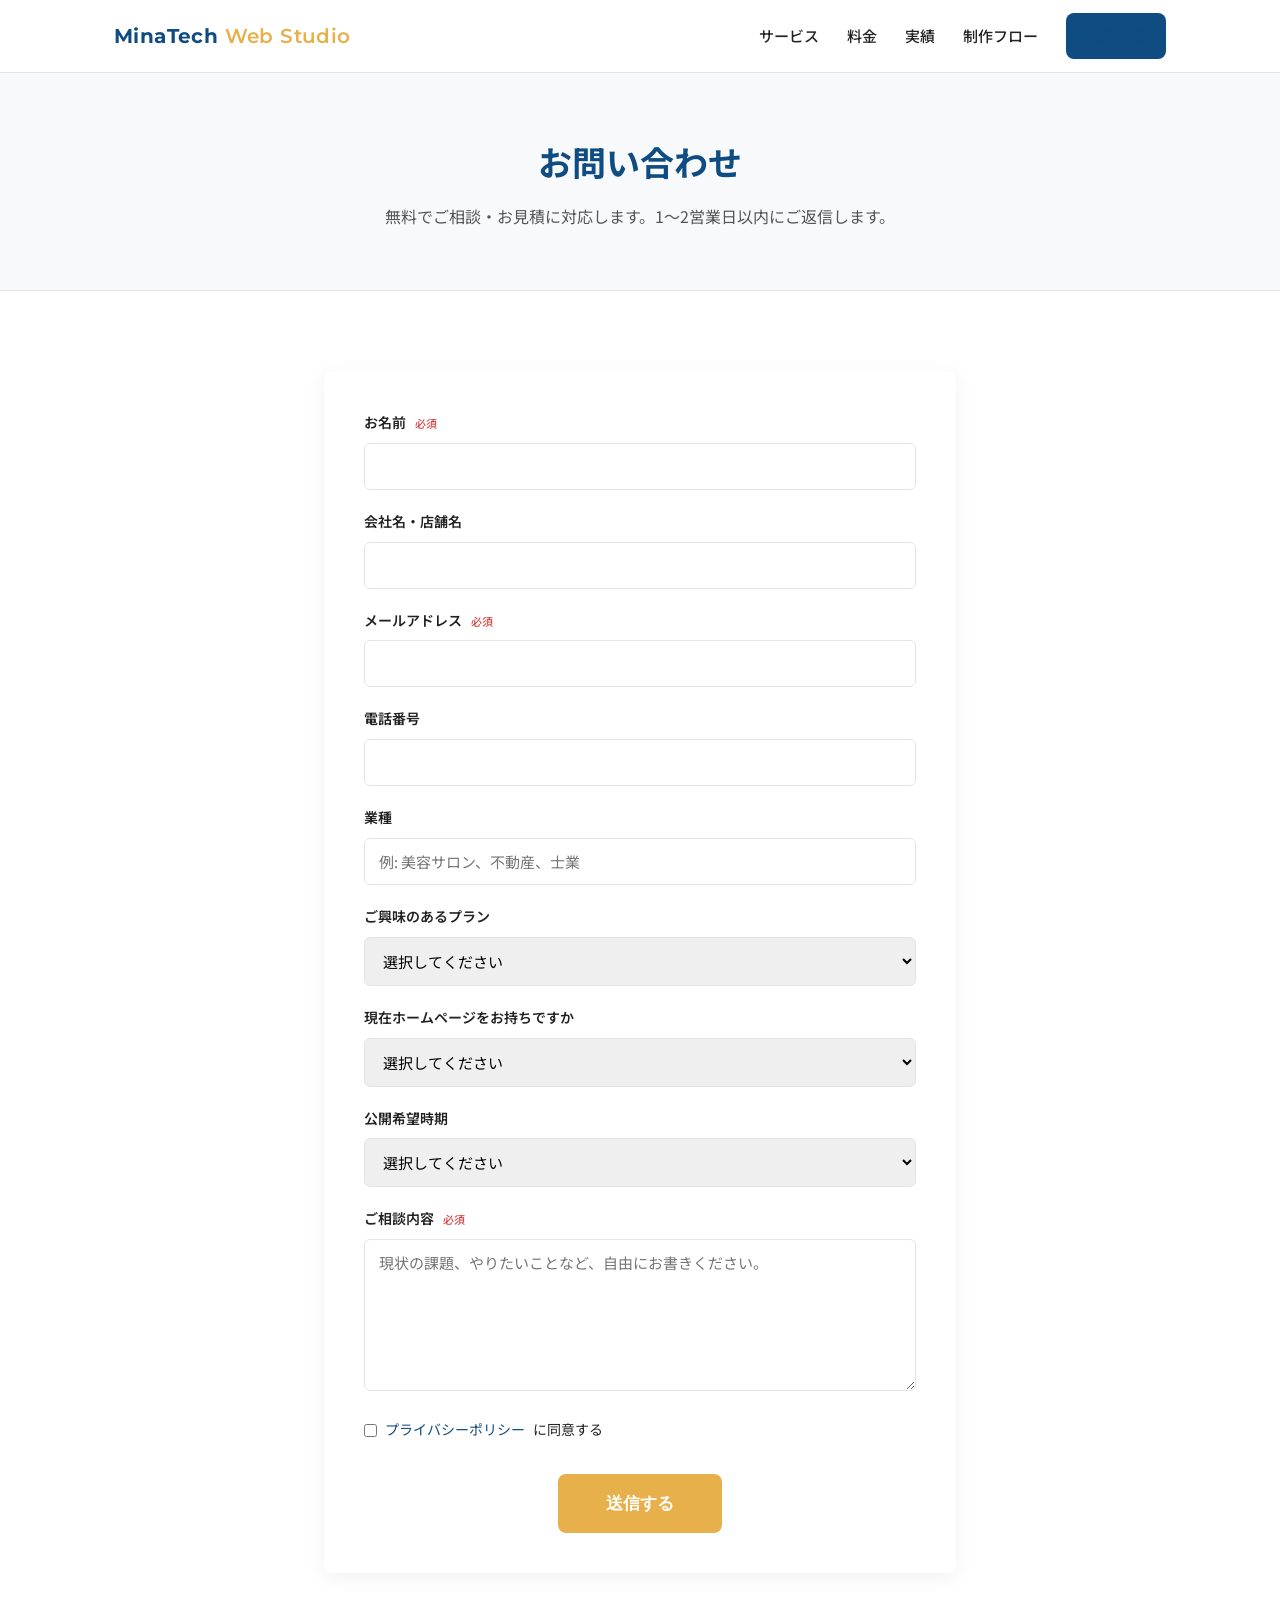
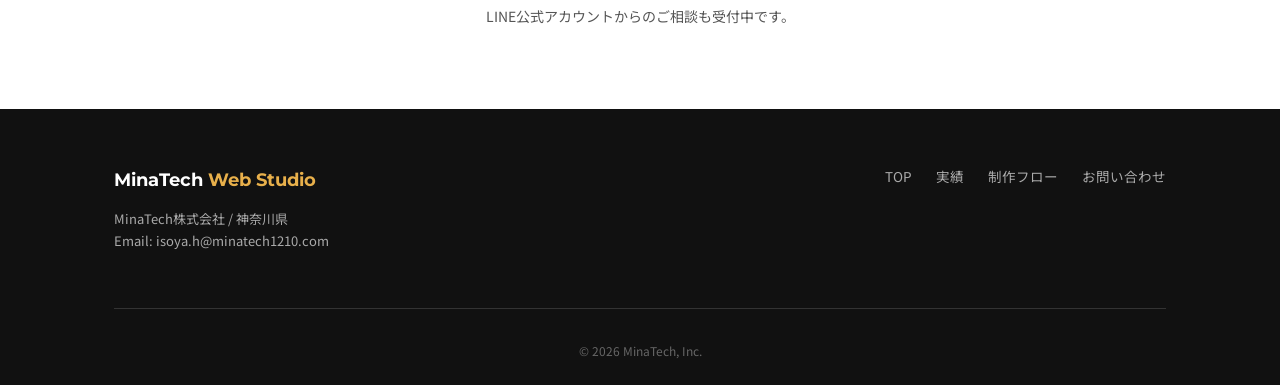
==== contact.html @ cedd78d5 "Initial commit: MinaTech Web Studio portfolio site - Landing page with services, pricing, portfolio " ====
<!DOCTYPE html>
<html lang="ja">
<head>
<meta charset="UTF-8">
<meta name="viewport" content="width=device-width, initial-scale=1.0">
<title>お問い合わせ | MinaTech Web Studio</title>
<meta name="description" content="MinaTech Web Studioへのお問い合わせ。ホームページ制作のご相談・お見積依頼はこちらから。">
<link rel="icon" type="image/svg+xml" href="favicon.svg">
<link rel="preconnect" href="https://fonts.googleapis.com">
<link rel="preconnect" href="https://fonts.gstatic.com" crossorigin>
<link href="https://fonts.googleapis.com/css2?family=Noto+Sans+JP:wght@300;400;500;700&family=Montserrat:wght@400;600;700&display=swap" rel="stylesheet">
<link rel="stylesheet" href="style.css">
</head>
<body>

<header class="site-header">
  <div class="container header-inner">
    <a href="index.html" class="logo">MinaTech <span>Web Studio</span></a>
    <nav class="nav">
      <a href="index.html#service">サービス</a>
      <a href="index.html#pricing">料金</a>
      <a href="portfolio.html">実績</a>
      <a href="process.html">制作フロー</a>
      <a href="contact.html" class="btn-nav active">無料相談</a>
    </nav>
    <button class="nav-toggle" aria-label="メニュー">☰</button>
  </div>
</header>

<section class="page-head">
  <div class="container">
    <h1>お問い合わせ</h1>
    <p>無料でご相談・お見積に対応します。1〜2営業日以内にご返信します。</p>
  </div>
</section>

<section class="section">
  <div class="container form-container">
    <form action="https://api.web3forms.com/submit" method="POST" class="contact-form">
      <input type="hidden" name="access_key" value="YOUR_WEB3FORMS_ACCESS_KEY_HERE">
      <input type="hidden" name="subject" value="【MinaTech Web Studio】お問い合わせ">
      <input type="hidden" name="from_name" value="MinaTech Web Studio 問い合わせフォーム">
      <input type="hidden" name="redirect" value="thanks.html">
      <input type="checkbox" name="botcheck" style="display:none;">

      <div class="form-row">
        <label>お名前 <span class="req">必須</span></label>
        <input type="text" name="name" required>
      </div>
      <div class="form-row">
        <label>会社名・店舗名</label>
        <input type="text" name="company">
      </div>
      <div class="form-row">
        <label>メールアドレス <span class="req">必須</span></label>
        <input type="email" name="email" required>
      </div>
      <div class="form-row">
        <label>電話番号</label>
        <input type="tel" name="phone">
      </div>
      <div class="form-row">
        <label>業種</label>
        <input type="text" name="industry" placeholder="例: 美容サロン、不動産、士業">
      </div>
      <div class="form-row">
        <label>ご興味のあるプラン</label>
        <select name="plan">
          <option value="">選択してください</option>
          <option value="light">ライト（80,000円〜）</option>
          <option value="standard">スタンダード（180,000円〜）</option>
          <option value="premium">プレミアム（300,000円〜）</option>
          <option value="undecided">まだ決めていない / 相談したい</option>
        </select>
      </div>
      <div class="form-row">
        <label>現在ホームページをお持ちですか</label>
        <select name="has_site">
          <option value="">選択してください</option>
          <option value="none">持っていない（新規制作）</option>
          <option value="renewal">持っているがリニューアル希望</option>
          <option value="additional">別サイトとして新設希望</option>
        </select>
      </div>
      <div class="form-row">
        <label>公開希望時期</label>
        <select name="timeline">
          <option value="">選択してください</option>
          <option value="2w">できるだけ早く（2週間以内）</option>
          <option value="1m">1ヶ月以内</option>
          <option value="3m">2〜3ヶ月以内</option>
          <option value="undecided">決まっていない</option>
        </select>
      </div>
      <div class="form-row">
        <label>ご相談内容 <span class="req">必須</span></label>
        <textarea name="message" rows="6" required placeholder="現状の課題、やりたいことなど、自由にお書きください。"></textarea>
      </div>

      <div class="form-row form-privacy">
        <label>
          <input type="checkbox" name="privacy_agree" required>
          <a href="privacy.html" target="_blank">プライバシーポリシー</a>に同意する
        </label>
      </div>

      <div class="form-submit">
        <button type="submit" class="btn-primary btn-lg">送信する</button>
      </div>
    </form>

    <div class="contact-alt">
      <p>LINE公式アカウントからのご相談も受付中です。</p>
    </div>
  </div>
</section>

<footer class="site-footer">
  <div class="container footer-inner">
    <div>
      <div class="logo-footer">MinaTech <span>Web Studio</span></div>
      <p class="footer-address">MinaTech株式会社 / 神奈川県<br>Email: <a href="mailto:isoya.h@minatech1210.com">isoya.h@minatech1210.com</a></p>
    </div>
    <nav class="footer-nav">
      <a href="index.html">TOP</a>
      <a href="portfolio.html">実績</a>
      <a href="process.html">制作フロー</a>
      <a href="contact.html">お問い合わせ</a>
    </nav>
    <small class="copyright">© 2026 MinaTech, Inc.</small>
  </div>
</footer>

<script src="main.js"></script>
<script>
  const params = new URLSearchParams(window.location.search);
  const plan = params.get('plan');
  if (plan) {
    const sel = document.querySelector('select[name="plan"]');
    if (sel) sel.value = plan;
  }
</script>
</body>
</html>
---- style.css ----
/* ===== Base ===== */
:root {
  --c-primary: #0f4c81;
  --c-primary-dark: #0a3760;
  --c-accent: #e8b04b;
  --c-text: #222;
  --c-sub: #555;
  --c-line: #e4e4e4;
  --c-bg: #ffffff;
  --c-bg-alt: #f7f9fb;
  --c-bg-dark: #0f4c81;
  --radius: 8px;
  --shadow: 0 4px 20px rgba(0,0,0,.06);
}

* { box-sizing: border-box; margin: 0; padding: 0; }
html { scroll-behavior: smooth; }
body {
  font-family: "Noto Sans JP", system-ui, -apple-system, sans-serif;
  color: var(--c-text);
  line-height: 1.7;
  font-size: 16px;
  background: var(--c-bg);
  -webkit-font-smoothing: antialiased;
}
img { max-width: 100%; height: auto; display: block; }
a { color: var(--c-primary); text-decoration: none; transition: opacity .2s; }
a:hover { opacity: .75; }
ul, ol { list-style: none; }

.container {
  max-width: 1100px;
  margin: 0 auto;
  padding: 0 24px;
}

.center { text-align: center; }

/* ===== Header ===== */
.site-header {
  position: sticky;
  top: 0;
  background: rgba(255,255,255,.96);
  backdrop-filter: blur(8px);
  border-bottom: 1px solid var(--c-line);
  z-index: 100;
}
.header-inner {
  display: flex;
  align-items: center;
  justify-content: space-between;
  height: 72px;
}
.logo {
  font-family: "Montserrat", sans-serif;
  font-weight: 700;
  font-size: 20px;
  color: var(--c-primary);
  letter-spacing: .02em;
}
.logo span { color: var(--c-accent); font-weight: 600; }

.nav { display: flex; align-items: center; gap: 28px; }
.nav a { color: var(--c-text); font-weight: 500; font-size: 15px; }
.nav a.active { color: var(--c-primary); }
.nav .btn-nav {
  background: var(--c-primary);
  color: #fff;
  padding: 10px 20px;
  border-radius: var(--radius);
  font-weight: 600;
}
.nav .btn-nav:hover { background: var(--c-primary-dark); opacity: 1; }

.nav-toggle {
  display: none;
  background: none;
  border: none;
  font-size: 28px;
  cursor: pointer;
}

/* ===== Hero ===== */
.hero {
  background: linear-gradient(135deg, #0f4c81 0%, #1a6ba8 100%);
  color: #fff;
  padding: 100px 0 90px;
  text-align: center;
}
.hero h1 {
  font-size: clamp(26px, 4.6vw, 44px);
  font-weight: 700;
  line-height: 1.5;
  margin-bottom: 24px;
}
.hero h1 strong { color: var(--c-accent); }
.hero-sub {
  font-size: clamp(14px, 2vw, 17px);
  opacity: .92;
  max-width: 720px;
  margin: 0 auto 36px;
}
.hero-cta {
  display: flex;
  gap: 16px;
  justify-content: center;
  margin-bottom: 32px;
  flex-wrap: wrap;
}
.hero-meta {
  font-size: 14px;
  opacity: .85;
}
.hero-meta strong { color: var(--c-accent); font-size: 16px; }

/* ===== Buttons ===== */
.btn-primary, .btn-secondary, .btn-plan {
  display: inline-block;
  padding: 14px 32px;
  border-radius: var(--radius);
  font-weight: 600;
  font-size: 15px;
  text-align: center;
  transition: all .2s;
  cursor: pointer;
  border: none;
}
.btn-primary {
  background: var(--c-accent);
  color: #fff;
}
.btn-primary:hover {
  background: #d39a2f;
  opacity: 1;
  transform: translateY(-2px);
}
.btn-secondary {
  background: transparent;
  border: 2px solid currentColor;
  color: inherit;
}
.btn-secondary:hover {
  opacity: .8;
  transform: translateY(-2px);
}
.btn-lg {
  padding: 18px 48px;
  font-size: 17px;
}

/* ===== Sections ===== */
.section {
  padding: 80px 0;
}
.section-alt {
  background: var(--c-bg-alt);
}
.section h2 {
  text-align: center;
  font-size: clamp(24px, 3.6vw, 34px);
  font-weight: 700;
  margin-bottom: 16px;
  color: var(--c-primary);
}
.section-lead {
  text-align: center;
  color: var(--c-sub);
  margin-bottom: 48px;
  font-size: 15px;
}

/* ===== Features ===== */
.features {
  display: grid;
  grid-template-columns: repeat(auto-fit, minmax(260px, 1fr));
  gap: 32px;
  margin-top: 48px;
}
.feature {
  background: #fff;
  padding: 40px 32px;
  border-radius: var(--radius);
  box-shadow: var(--shadow);
  transition: transform .2s;
}
.feature:hover { transform: translateY(-4px); }
.feature-num {
  font-family: "Montserrat", sans-serif;
  color: var(--c-accent);
  font-size: 14px;
  font-weight: 700;
  margin-bottom: 12px;
  letter-spacing: .1em;
}
.feature h3 {
  font-size: 22px;
  margin-bottom: 12px;
  color: var(--c-primary);
}
.feature p {
  color: var(--c-sub);
  font-size: 14.5px;
}

/* ===== Pricing ===== */
.pricing {
  display: grid;
  grid-template-columns: repeat(auto-fit, minmax(280px, 1fr));
  gap: 24px;
  margin-bottom: 64px;
}
.plan {
  background: #fff;
  border: 2px solid var(--c-line);
  border-radius: var(--radius);
  padding: 36px 28px;
  position: relative;
  transition: all .2s;
}
.plan-recommend {
  border-color: var(--c-accent);
  box-shadow: 0 12px 32px rgba(232,176,75,.2);
  transform: scale(1.02);
}
.plan-badge {
  position: absolute;
  top: -14px;
  left: 50%;
  transform: translateX(-50%);
  background: var(--c-accent);
  color: #fff;
  padding: 6px 18px;
  border-radius: 20px;
  font-size: 12px;
  font-weight: 700;
}
.plan-name {
  font-size: 20px;
  font-weight: 700;
  color: var(--c-primary);
  margin-bottom: 8px;
}
.plan-price {
  font-family: "Montserrat", sans-serif;
  font-size: 36px;
  font-weight: 700;
  color: var(--c-text);
  margin-bottom: 24px;
}
.plan-price span {
  font-size: 14px;
  color: var(--c-sub);
  margin-left: 4px;
}
.plan ul {
  margin-bottom: 28px;
}
.plan ul li {
  padding: 10px 0;
  border-bottom: 1px solid var(--c-line);
  font-size: 14.5px;
}
.plan ul li:last-child { border-bottom: none; }
.btn-plan {
  background: var(--c-primary);
  color: #fff;
  width: 100%;
}
.btn-plan:hover { background: var(--c-primary-dark); opacity: 1; }
.btn-plan-recommend { background: var(--c-accent); }
.btn-plan-recommend:hover { background: #d39a2f; }

.maintenance {
  background: #fff;
  padding: 36px;
  border-radius: var(--radius);
  text-align: center;
  box-shadow: var(--shadow);
}
.maintenance h3 {
  color: var(--c-primary);
  margin-bottom: 24px;
  font-size: 20px;
}
.maintenance-grid {
  display: grid;
  grid-template-columns: repeat(auto-fit, minmax(180px, 1fr));
  gap: 16px;
}
.m-plan {
  padding: 20px;
  border: 1px solid var(--c-line);
  border-radius: var(--radius);
  font-size: 15px;
  line-height: 1.8;
}
.m-plan strong { color: var(--c-primary); font-size: 16px; }
.m-plan small { color: var(--c-sub); font-size: 12.5px; }
.m-recommend { border-color: var(--c-accent); background: #fff8e7; }

/* ===== Works ===== */
.works {
  display: grid;
  grid-template-columns: repeat(auto-fit, minmax(300px, 1fr));
  gap: 32px;
  margin-bottom: 48px;
}
.work-card {
  background: #fff;
  border-radius: var(--radius);
  overflow: hidden;
  box-shadow: var(--shadow);
  color: var(--c-text);
  transition: transform .2s;
}
.work-card:hover { transform: translateY(-4px); opacity: 1; }
.work-thumb {
  aspect-ratio: 16 / 10;
  background: var(--c-bg-alt);
  display: flex;
  align-items: center;
  justify-content: center;
  overflow: hidden;
}
.work-thumb img {
  width: 100%;
  height: 100%;
  object-fit: cover;
}
.work-thumb-sora { background: #f5ece0; padding: 40px; }
.work-thumb-sora img { max-width: 240px; width: 100%; height: auto; }
.work-info { padding: 24px; }
.work-tag {
  display: inline-block;
  background: var(--c-primary);
  color: #fff;
  font-size: 11px;
  padding: 4px 10px;
  border-radius: 12px;
  margin-bottom: 12px;
}
.work-info h3 {
  font-size: 18px;
  margin-bottom: 8px;
  color: var(--c-primary);
}
.work-info p { color: var(--c-sub); font-size: 14px; }

/* ===== Flow (簡易) ===== */
.flow {
  max-width: 720px;
  margin: 40px auto;
  counter-reset: step;
}
.flow li {
  position: relative;
  padding: 20px 0 20px 72px;
  border-bottom: 1px dashed var(--c-line);
  counter-increment: step;
}
.flow li:before {
  content: counter(step, decimal-leading-zero);
  position: absolute;
  left: 0;
  top: 20px;
  font-family: "Montserrat", sans-serif;
  font-weight: 700;
  color: var(--c-accent);
  font-size: 24px;
}
.flow li strong { color: var(--c-primary); font-size: 16px; }

/* ===== CTA ===== */
.cta {
  background: var(--c-primary);
  color: #fff;
  text-align: center;
  padding: 80px 0;
}
.cta h2 {
  font-size: clamp(22px, 3vw, 30px);
  margin-bottom: 16px;
}
.cta p {
  margin-bottom: 32px;
  opacity: .9;
}

/* ===== Page head (sub pages) ===== */
.page-head {
  background: var(--c-bg-alt);
  padding: 60px 0;
  text-align: center;
  border-bottom: 1px solid var(--c-line);
}
.page-head h1 {
  color: var(--c-primary);
  font-size: clamp(24px, 4vw, 34px);
  margin-bottom: 12px;
}
.page-head p { color: var(--c-sub); }

/* ===== Case pages ===== */
.case {
  padding: 80px 0;
}
.case-alt { background: var(--c-bg-alt); }
.case-inner {
  display: grid;
  grid-template-columns: 1fr 1fr;
  gap: 48px;
  align-items: start;
}
.case-reverse { direction: rtl; }
.case-reverse > * { direction: ltr; }
.case-image img {
  border-radius: var(--radius);
  box-shadow: var(--shadow);
}
.case-image-sora {
  background: #f5ece0;
  padding: 60px;
  border-radius: var(--radius);
  box-shadow: var(--shadow);
}
.case-image-sora img { max-width: 320px; margin: 0 auto; }
.case-tag {
  display: inline-block;
  background: var(--c-primary);
  color: #fff;
  font-size: 12px;
  padding: 5px 12px;
  border-radius: 12px;
  margin-bottom: 12px;
}
.case-body h2 {
  font-size: 26px;
  color: var(--c-primary);
  margin-bottom: 12px;
  text-align: left;
}
.case-lead { color: var(--c-sub); margin-bottom: 24px; }
.case-meta {
  display: grid;
  grid-template-columns: 90px 1fr;
  gap: 10px 16px;
  margin-bottom: 24px;
  font-size: 14.5px;
}
.case-meta dt { color: var(--c-primary); font-weight: 600; }
.case-points li {
  padding: 10px 0 10px 24px;
  position: relative;
  border-bottom: 1px dashed var(--c-line);
  font-size: 14.5px;
}
.case-points li:before {
  content: "✓";
  position: absolute;
  left: 0;
  color: var(--c-accent);
  font-weight: 700;
}

/* ===== Steps page ===== */
.steps-container {
  max-width: 820px;
  margin: 0 auto 48px;
}
.step {
  display: grid;
  grid-template-columns: 80px 1fr;
  gap: 20px;
  padding: 24px 0;
  border-bottom: 1px solid var(--c-line);
}
.step-num {
  font-family: "Montserrat", sans-serif;
  font-size: 32px;
  font-weight: 700;
  color: var(--c-accent);
  line-height: 1;
}
.step-body h3 {
  color: var(--c-primary);
  font-size: 18px;
  margin-bottom: 8px;
}
.step-body h3 small {
  font-size: 12px;
  color: var(--c-sub);
  font-weight: 400;
  margin-left: 12px;
}
.step-body p { color: var(--c-sub); font-size: 14.5px; }

.box-note {
  background: #fff8e7;
  border-left: 4px solid var(--c-accent);
  padding: 24px 28px;
  border-radius: var(--radius);
  margin: 48px auto 0;
  max-width: 820px;
}
.box-note h3 { color: var(--c-primary); margin-bottom: 8px; font-size: 18px; }

/* ===== Contact form ===== */
.form-container {
  max-width: 680px;
  margin: 0 auto;
}
.contact-form {
  background: #fff;
  padding: 40px;
  border-radius: var(--radius);
  box-shadow: var(--shadow);
}
.form-row {
  margin-bottom: 20px;
}
.form-row label {
  display: block;
  font-weight: 600;
  font-size: 14px;
  margin-bottom: 8px;
  color: var(--c-text);
}
.form-row .req {
  color: #d64545;
  font-size: 11px;
  margin-left: 6px;
  font-weight: 500;
}
.form-row input[type="text"],
.form-row input[type="email"],
.form-row input[type="tel"],
.form-row select,
.form-row textarea {
  width: 100%;
  padding: 12px 14px;
  border: 1px solid var(--c-line);
  border-radius: 6px;
  font-size: 15px;
  font-family: inherit;
  transition: border-color .2s;
}
.form-row input:focus,
.form-row select:focus,
.form-row textarea:focus {
  outline: none;
  border-color: var(--c-primary);
}
.form-row textarea { resize: vertical; }
.form-privacy label {
  display: flex;
  align-items: center;
  gap: 8px;
  font-weight: 400;
}
.form-privacy input { width: auto; margin: 0; }
.form-submit { text-align: center; margin-top: 32px; }
.contact-alt { text-align: center; margin-top: 32px; color: var(--c-sub); font-size: 14px; }

/* ===== Thanks ===== */
.thanks {
  padding: 120px 0;
  text-align: center;
}
.thanks h1 {
  font-size: clamp(22px, 3.4vw, 30px);
  color: var(--c-primary);
  margin-bottom: 24px;
}
.thanks p { margin-bottom: 24px; color: var(--c-sub); }

/* ===== Doc pages ===== */
.doc {
  max-width: 820px;
  margin: 0 auto;
}
.doc h2 {
  text-align: left;
  color: var(--c-primary);
  font-size: 20px;
  margin: 36px 0 12px;
}
.doc p { margin-bottom: 16px; color: var(--c-sub); }
.doc ul { margin: 0 0 16px 24px; list-style: disc; color: var(--c-sub); }
.doc ul li { padding: 4px 0; }
.doc-meta { color: var(--c-sub); font-size: 13px; text-align: right; margin-top: 40px; }

/* ===== Footer ===== */
.site-footer {
  background: #111;
  color: #aaa;
  padding: 56px 0 24px;
  font-size: 14px;
}
.footer-inner {
  display: flex;
  flex-wrap: wrap;
  gap: 32px;
  justify-content: space-between;
  align-items: flex-start;
}
.logo-footer {
  font-family: "Montserrat", sans-serif;
  font-weight: 700;
  font-size: 18px;
  color: #fff;
  margin-bottom: 12px;
}
.logo-footer span { color: var(--c-accent); }
.footer-address { font-size: 13px; line-height: 1.7; }
.footer-address a { color: #aaa; }
.footer-nav {
  display: flex;
  gap: 24px;
  flex-wrap: wrap;
}
.footer-nav a { color: #aaa; font-size: 13.5px; }
.copyright {
  display: block;
  width: 100%;
  text-align: center;
  padding-top: 32px;
  margin-top: 24px;
  border-top: 1px solid #333;
  font-size: 12px;
  color: #666;
}

/* ===== Responsive ===== */
@media (max-width: 768px) {
  .nav {
    position: fixed;
    top: 72px;
    right: 0;
    left: 0;
    background: #fff;
    flex-direction: column;
    align-items: stretch;
    gap: 0;
    padding: 16px 0;
    border-bottom: 1px solid var(--c-line);
    transform: translateY(-120%);
    transition: transform .3s;
    box-shadow: var(--shadow);
  }
  .nav.open { transform: translateY(0); }
  .nav a { padding: 14px 24px; text-align: center; }
  .nav .btn-nav { margin: 8px 24px; }
  .nav-toggle { display: block; }

  .hero { padding: 60px 0; }
  .section { padding: 56px 0; }
  .case-inner { grid-template-columns: 1fr; gap: 24px; }
  .case-reverse { direction: ltr; }
  .step { grid-template-columns: 48px 1fr; gap: 12px; }
  .step-num { font-size: 24px; }
  .contact-form { padding: 24px; }
}
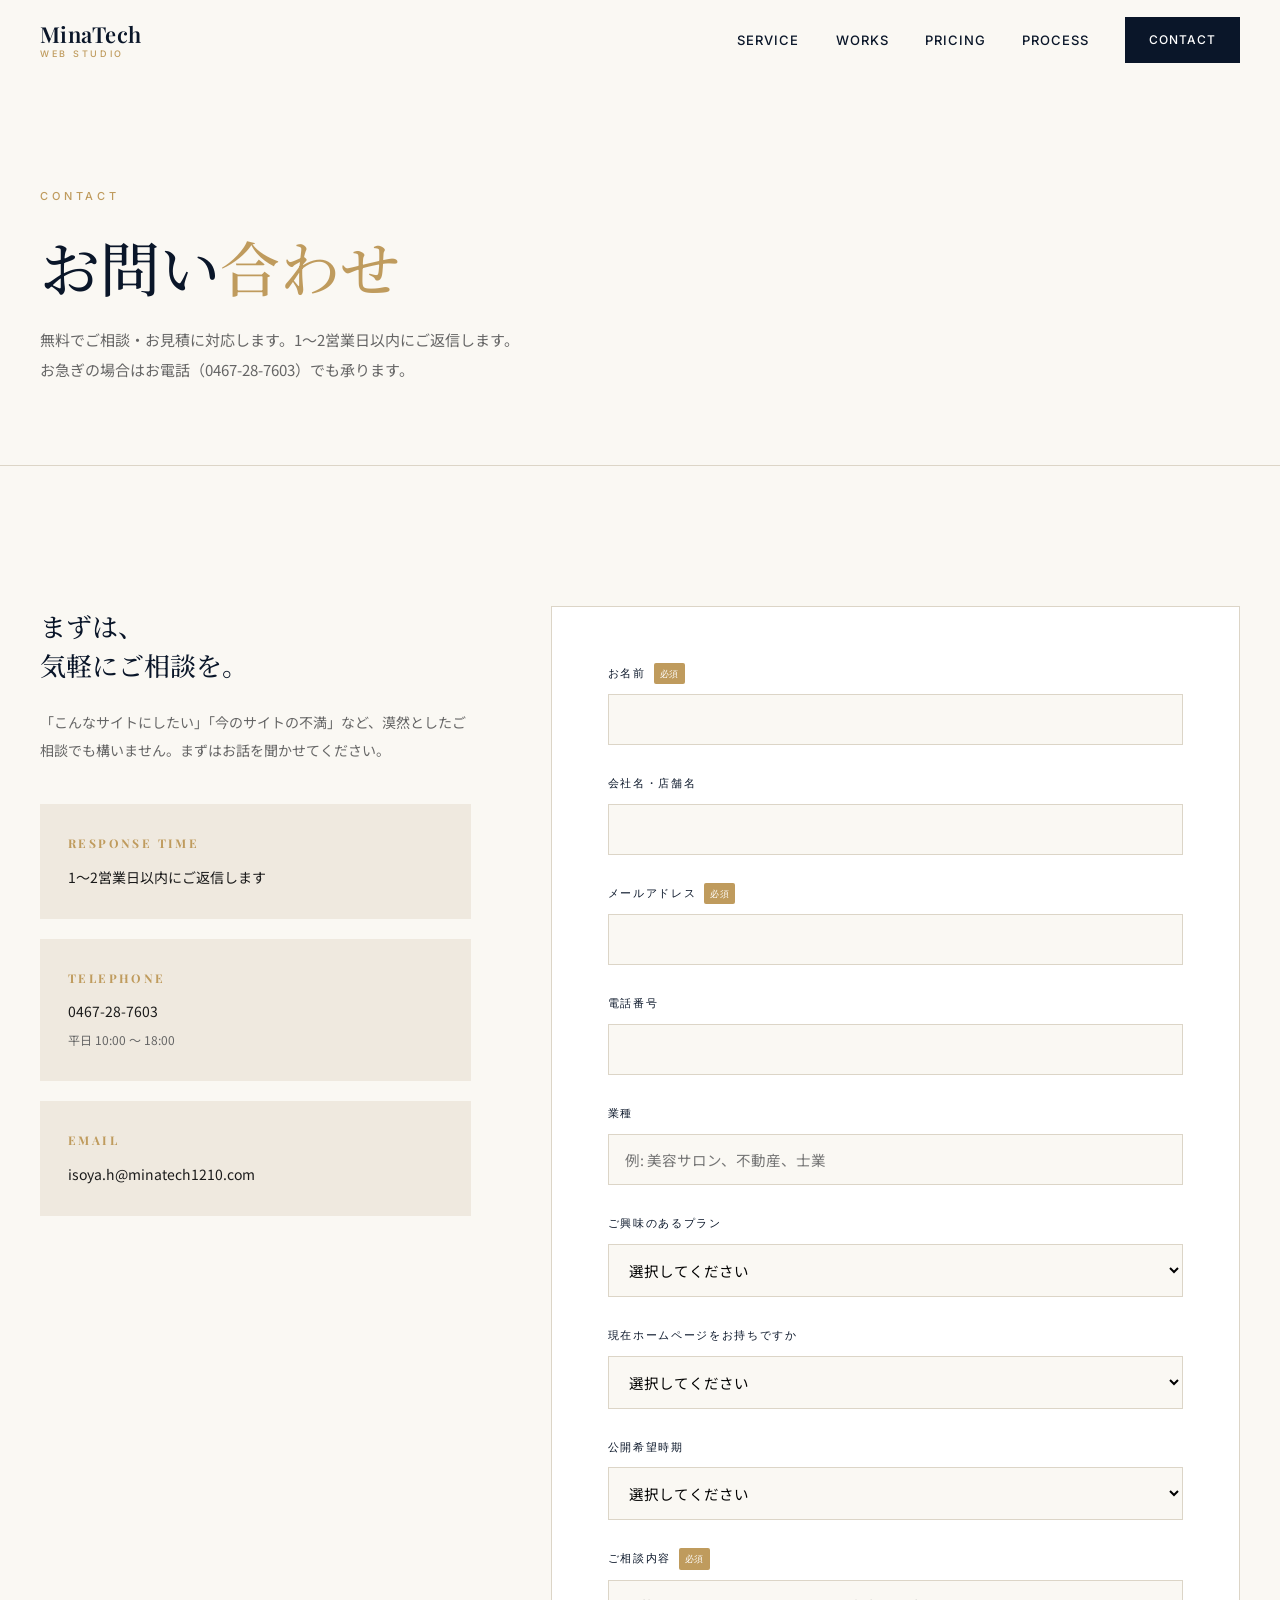
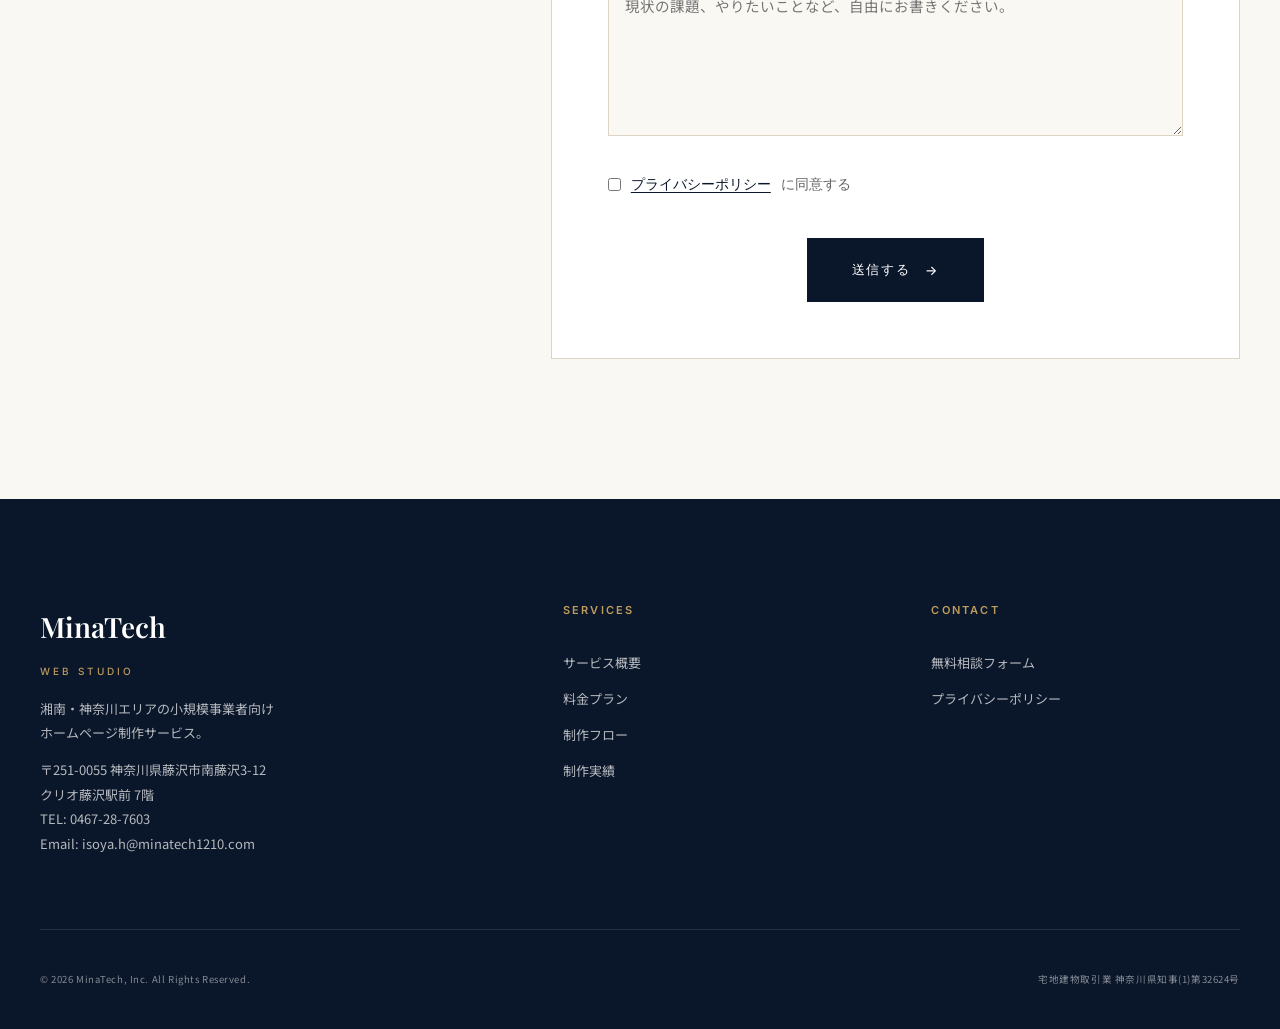
==== commit efeb7df6: "Redesign site with premium design system and accurate company info - Complete visual overhaul: Playf" ====
--- a/contact.html
+++ b/contact.html
@@ -8,137 +8,172 @@
 <link rel="icon" type="image/svg+xml" href="favicon.svg">
 <link rel="preconnect" href="https://fonts.googleapis.com">
 <link rel="preconnect" href="https://fonts.gstatic.com" crossorigin>
-<link href="https://fonts.googleapis.com/css2?family=Noto+Sans+JP:wght@300;400;500;700&family=Montserrat:wght@400;600;700&display=swap" rel="stylesheet">
+<link href="https://fonts.googleapis.com/css2?family=Playfair+Display:ital,wght@0,400;0,500;0,600;1,400&family=Noto+Serif+JP:wght@400;500;600&family=Inter:wght@400;500;600&family=Noto+Sans+JP:wght@300;400;500;700&display=swap" rel="stylesheet">
 <link rel="stylesheet" href="style.css">
 </head>
 <body>
 
 <header class="site-header">
-  <div class="container header-inner">
-    <a href="index.html" class="logo">MinaTech <span>Web Studio</span></a>
+  <div class="header-inner">
+    <a href="index.html" class="logo">MinaTech<small>Web Studio</small></a>
     <nav class="nav">
-      <a href="index.html#service">サービス</a>
-      <a href="index.html#pricing">料金</a>
-      <a href="portfolio.html">実績</a>
-      <a href="process.html">制作フロー</a>
-      <a href="contact.html" class="btn-nav active">無料相談</a>
+      <a href="index.html#service">Service</a>
+      <a href="index.html#works">Works</a>
+      <a href="index.html#pricing">Pricing</a>
+      <a href="process.html">Process</a>
+      <a href="contact.html" class="btn-nav active">Contact</a>
     </nav>
-    <button class="nav-toggle" aria-label="メニュー">☰</button>
+    <button class="nav-toggle" aria-label="メニュー">
+      <span></span><span></span><span></span>
+    </button>
   </div>
 </header>
 
+<!-- ========== PAGE HEAD ========== -->
 <section class="page-head">
   <div class="container">
-    <h1>お問い合わせ</h1>
-    <p>無料でご相談・お見積に対応します。1〜2営業日以内にご返信します。</p>
+    <span class="en-label">Contact</span>
+    <h1>お問い<em style="color: var(--c-accent); font-style: normal;">合わせ</em></h1>
+    <p>無料でご相談・お見積に対応します。1〜2営業日以内にご返信します。<br>お急ぎの場合はお電話（0467-28-7603）でも承ります。</p>
   </div>
 </section>
 
+<!-- ========== FORM ========== -->
 <section class="section">
-  <div class="container form-container">
-    <form action="https://api.web3forms.com/submit" method="POST" class="contact-form">
-      <input type="hidden" name="access_key" value="YOUR_WEB3FORMS_ACCESS_KEY_HERE">
-      <input type="hidden" name="subject" value="【MinaTech Web Studio】お問い合わせ">
-      <input type="hidden" name="from_name" value="MinaTech Web Studio 問い合わせフォーム">
-      <input type="hidden" name="redirect" value="thanks.html">
-      <input type="checkbox" name="botcheck" style="display:none;">
+  <div class="container">
+    <div class="form-wrap">
+      <aside class="form-side reveal">
+        <h3>まずは、<br>気軽にご相談を。</h3>
+        <p>「こんなサイトにしたい」「今のサイトの不満」など、漠然としたご相談でも構いません。まずはお話を聞かせてください。</p>
 
-      <div class="form-row">
-        <label>お名前 <span class="req">必須</span></label>
-        <input type="text" name="name" required>
-      </div>
-      <div class="form-row">
-        <label>会社名・店舗名</label>
-        <input type="text" name="company">
-      </div>
-      <div class="form-row">
-        <label>メールアドレス <span class="req">必須</span></label>
-        <input type="email" name="email" required>
-      </div>
-      <div class="form-row">
-        <label>電話番号</label>
-        <input type="tel" name="phone">
-      </div>
-      <div class="form-row">
-        <label>業種</label>
-        <input type="text" name="industry" placeholder="例: 美容サロン、不動産、士業">
-      </div>
-      <div class="form-row">
-        <label>ご興味のあるプラン</label>
-        <select name="plan">
-          <option value="">選択してください</option>
-          <option value="light">ライト（80,000円〜）</option>
-          <option value="standard">スタンダード（180,000円〜）</option>
-          <option value="premium">プレミアム（300,000円〜）</option>
-          <option value="undecided">まだ決めていない / 相談したい</option>
-        </select>
-      </div>
-      <div class="form-row">
-        <label>現在ホームページをお持ちですか</label>
-        <select name="has_site">
-          <option value="">選択してください</option>
-          <option value="none">持っていない（新規制作）</option>
-          <option value="renewal">持っているがリニューアル希望</option>
-          <option value="additional">別サイトとして新設希望</option>
-        </select>
-      </div>
-      <div class="form-row">
-        <label>公開希望時期</label>
-        <select name="timeline">
-          <option value="">選択してください</option>
-          <option value="2w">できるだけ早く（2週間以内）</option>
-          <option value="1m">1ヶ月以内</option>
-          <option value="3m">2〜3ヶ月以内</option>
-          <option value="undecided">決まっていない</option>
-        </select>
-      </div>
-      <div class="form-row">
-        <label>ご相談内容 <span class="req">必須</span></label>
-        <textarea name="message" rows="6" required placeholder="現状の課題、やりたいことなど、自由にお書きください。"></textarea>
-      </div>
+        <div class="form-info-block">
+          <strong>Response Time</strong>
+          <p>1〜2営業日以内にご返信します</p>
+        </div>
+        <div class="form-info-block">
+          <strong>Telephone</strong>
+          <p><a href="tel:0467-28-7603" style="color: inherit;">0467-28-7603</a><br><small style="color: var(--c-sub); font-size: 12px;">平日 10:00 〜 18:00</small></p>
+        </div>
+        <div class="form-info-block">
+          <strong>Email</strong>
+          <p><a href="mailto:isoya.h@minatech1210.com" style="color: inherit;">isoya.h@minatech1210.com</a></p>
+        </div>
+      </aside>
 
-      <div class="form-row form-privacy">
-        <label>
-          <input type="checkbox" name="privacy_agree" required>
-          <a href="privacy.html" target="_blank">プライバシーポリシー</a>に同意する
-        </label>
-      </div>
+      <form action="https://api.web3forms.com/submit" method="POST" class="contact-form reveal reveal-delay-1">
+        <input type="hidden" name="access_key" value="18be5f42-8fbc-48dc-ba17-9388875363cb">
+        <input type="hidden" name="subject" value="【MinaTech Web Studio】お問い合わせ">
+        <input type="hidden" name="from_name" value="MinaTech Web Studio 問い合わせフォーム">
+        <input type="hidden" name="redirect" value="https://web.minatech1210.com/thanks.html">
+        <input type="checkbox" name="botcheck" style="display:none;">
 
-      <div class="form-submit">
-        <button type="submit" class="btn-primary btn-lg">送信する</button>
-      </div>
-    </form>
+        <div class="form-row">
+          <label>お名前<span class="req">必須</span></label>
+          <input type="text" name="name" required>
+        </div>
+        <div class="form-row">
+          <label>会社名・店舗名</label>
+          <input type="text" name="company">
+        </div>
+        <div class="form-row">
+          <label>メールアドレス<span class="req">必須</span></label>
+          <input type="email" name="email" required>
+        </div>
+        <div class="form-row">
+          <label>電話番号</label>
+          <input type="tel" name="phone">
+        </div>
+        <div class="form-row">
+          <label>業種</label>
+          <input type="text" name="industry" placeholder="例: 美容サロン、不動産、士業">
+        </div>
+        <div class="form-row">
+          <label>ご興味のあるプラン</label>
+          <select name="plan">
+            <option value="">選択してください</option>
+            <option value="light">ライト（80,000円〜）</option>
+            <option value="standard">スタンダード（180,000円〜）</option>
+            <option value="premium">プレミアム（300,000円〜）</option>
+            <option value="undecided">まだ決めていない / 相談したい</option>
+          </select>
+        </div>
+        <div class="form-row">
+          <label>現在ホームページをお持ちですか</label>
+          <select name="has_site">
+            <option value="">選択してください</option>
+            <option value="none">持っていない（新規制作）</option>
+            <option value="renewal">持っているがリニューアル希望</option>
+            <option value="additional">別サイトとして新設希望</option>
+          </select>
+        </div>
+        <div class="form-row">
+          <label>公開希望時期</label>
+          <select name="timeline">
+            <option value="">選択してください</option>
+            <option value="2w">できるだけ早く（2週間以内）</option>
+            <option value="1m">1ヶ月以内</option>
+            <option value="3m">2〜3ヶ月以内</option>
+            <option value="undecided">決まっていない</option>
+          </select>
+        </div>
+        <div class="form-row">
+          <label>ご相談内容<span class="req">必須</span></label>
+          <textarea name="message" rows="6" required placeholder="現状の課題、やりたいことなど、自由にお書きください。"></textarea>
+        </div>
 
-    <div class="contact-alt">
-      <p>LINE公式アカウントからのご相談も受付中です。</p>
+        <div class="form-row form-privacy">
+          <label>
+            <input type="checkbox" name="privacy_agree" required>
+            <a href="privacy.html" target="_blank">プライバシーポリシー</a>に同意する
+          </label>
+        </div>
+
+        <div class="form-submit">
+          <button type="submit" class="btn btn-primary btn-lg">送信する</button>
+        </div>
+      </form>
     </div>
   </div>
 </section>
 
+<!-- ========== FOOTER ========== -->
 <footer class="site-footer">
-  <div class="container footer-inner">
-    <div>
-      <div class="logo-footer">MinaTech <span>Web Studio</span></div>
-      <p class="footer-address">MinaTech株式会社 / 神奈川県<br>Email: <a href="mailto:isoya.h@minatech1210.com">isoya.h@minatech1210.com</a></p>
+  <div class="container">
+    <div class="footer-top">
+      <div>
+        <span class="footer-logo">MinaTech<small>Web Studio</small></span>
+        <p>湘南・神奈川エリアの小規模事業者向け<br>ホームページ制作サービス。</p>
+        <address>
+          〒251-0055 神奈川県藤沢市南藤沢3-12<br>
+          クリオ藤沢駅前 7階<br>
+          TEL: <a href="tel:0467-28-7603">0467-28-7603</a><br>
+          Email: <a href="mailto:isoya.h@minatech1210.com">isoya.h@minatech1210.com</a>
+        </address>
+      </div>
+      <div class="footer-col">
+        <h4>Services</h4>
+        <ul>
+          <li><a href="index.html#service">サービス概要</a></li>
+          <li><a href="index.html#pricing">料金プラン</a></li>
+          <li><a href="process.html">制作フロー</a></li>
+          <li><a href="portfolio.html">制作実績</a></li>
+        </ul>
+      </div>
+      <div class="footer-col">
+        <h4>Contact</h4>
+        <ul>
+          <li><a href="contact.html">無料相談フォーム</a></li>
+          <li><a href="privacy.html">プライバシーポリシー</a></li>
+        </ul>
+      </div>
     </div>
-    <nav class="footer-nav">
-      <a href="index.html">TOP</a>
-      <a href="portfolio.html">実績</a>
-      <a href="process.html">制作フロー</a>
-      <a href="contact.html">お問い合わせ</a>
-    </nav>
-    <small class="copyright">© 2026 MinaTech, Inc.</small>
+    <div class="footer-bottom">
+      <small>© 2026 MinaTech, Inc. All Rights Reserved.</small>
+      <small>宅地建物取引業 神奈川県知事(1)第32624号</small>
+    </div>
   </div>
 </footer>
 
 <script src="main.js"></script>
-<script>
-  const params = new URLSearchParams(window.location.search);
-  const plan = params.get('plan');
-  if (plan) {
-    const sel = document.querySelector('select[name="plan"]');
-    if (sel) sel.value = plan;
-  }
-</script>
 </body>
 </html>
--- a/style.css
+++ b/style.css
@@ -1,535 +1,1002 @@
-/* ===== Base ===== */
+/* ============================
+   MinaTech Web Studio
+   Design System
+   ============================ */
+
 :root {
-  --c-primary: #0f4c81;
-  --c-primary-dark: #0a3760;
-  --c-accent: #e8b04b;
-  --c-text: #222;
-  --c-sub: #555;
-  --c-line: #e4e4e4;
-  --c-bg: #ffffff;
-  --c-bg-alt: #f7f9fb;
-  --c-bg-dark: #0f4c81;
-  --radius: 8px;
-  --shadow: 0 4px 20px rgba(0,0,0,.06);
+  --c-bg: #faf8f3;
+  --c-bg-dark: #0a1629;
+  --c-bg-alt: #efe9df;
+  --c-primary: #0a1629;
+  --c-secondary: #2c3e54;
+  --c-accent: #bf9b5d;
+  --c-accent-hover: #a08246;
+  --c-text: #1a1a1a;
+  --c-sub: #666;
+  --c-line: #dcd5c7;
+  --c-white: #ffffff;
+
+  --ease: cubic-bezier(.22, 1, .36, 1);
+  --ease-out: cubic-bezier(.16, 1, .3, 1);
+
+  --font-serif-jp: "Noto Serif JP", "Yu Mincho", serif;
+  --font-sans-jp: "Noto Sans JP", "Hiragino Sans", sans-serif;
+  --font-serif-en: "Playfair Display", "Cormorant Garamond", serif;
+  --font-sans-en: "Inter", "Helvetica Neue", sans-serif;
+
+  --radius: 2px;
+  --container: 1280px;
+  --header-h: 80px;
 }
 
 * { box-sizing: border-box; margin: 0; padding: 0; }
-html { scroll-behavior: smooth; }
+html { scroll-behavior: smooth; scroll-padding-top: var(--header-h); }
 body {
-  font-family: "Noto Sans JP", system-ui, -apple-system, sans-serif;
+  font-family: var(--font-sans-jp);
   color: var(--c-text);
-  line-height: 1.7;
-  font-size: 16px;
+  line-height: 1.9;
+  font-size: 15px;
   background: var(--c-bg);
   -webkit-font-smoothing: antialiased;
+  overflow-x: hidden;
 }
 img { max-width: 100%; height: auto; display: block; }
-a { color: var(--c-primary); text-decoration: none; transition: opacity .2s; }
-a:hover { opacity: .75; }
+a { color: inherit; text-decoration: none; transition: opacity .3s var(--ease); }
 ul, ol { list-style: none; }
 
 .container {
-  max-width: 1100px;
+  max-width: var(--container);
   margin: 0 auto;
-  padding: 0 24px;
-}
-
-.center { text-align: center; }
-
-/* ===== Header ===== */
+  padding: 0 40px;
+}
+@media (max-width: 768px) { .container { padding: 0 24px; } }
+
+/* ============================
+   Typography
+   ============================ */
+.en-label {
+  font-family: var(--font-sans-en);
+  font-size: 11px;
+  font-weight: 500;
+  letter-spacing: .35em;
+  color: var(--c-accent);
+  text-transform: uppercase;
+}
+.section-title {
+  font-family: var(--font-serif-jp);
+  font-size: clamp(28px, 4.4vw, 52px);
+  font-weight: 500;
+  color: var(--c-primary);
+  line-height: 1.35;
+  margin-bottom: 24px;
+  letter-spacing: .02em;
+}
+.section-title .em { color: var(--c-accent); font-style: normal; }
+.section-lead {
+  font-size: 15px;
+  color: var(--c-sub);
+  line-height: 2;
+  max-width: 680px;
+}
+
+/* ============================
+   Scroll Reveal
+   ============================ */
+.reveal {
+  opacity: 0;
+  transform: translateY(40px);
+  transition: opacity 1.1s var(--ease-out), transform 1.1s var(--ease-out);
+}
+.reveal.in { opacity: 1; transform: translateY(0); }
+.reveal-delay-1 { transition-delay: .1s; }
+.reveal-delay-2 { transition-delay: .2s; }
+.reveal-delay-3 { transition-delay: .3s; }
+.reveal-delay-4 { transition-delay: .4s; }
+
+.reveal-split {
+  overflow: hidden;
+  display: inline-block;
+}
+.reveal-split > span {
+  display: inline-block;
+  transform: translateY(110%);
+  transition: transform 1.2s var(--ease-out);
+}
+.reveal-split.in > span { transform: translateY(0); }
+
+/* ============================
+   Header
+   ============================ */
 .site-header {
-  position: sticky;
-  top: 0;
-  background: rgba(255,255,255,.96);
-  backdrop-filter: blur(8px);
-  border-bottom: 1px solid var(--c-line);
-  z-index: 100;
+  position: fixed;
+  top: 0; left: 0; right: 0;
+  height: var(--header-h);
+  z-index: 1000;
+  transition: all .4s var(--ease);
+  mix-blend-mode: normal;
+}
+.site-header.scrolled {
+  background: rgba(250, 248, 243, .92);
+  backdrop-filter: blur(14px);
+  -webkit-backdrop-filter: blur(14px);
+  box-shadow: 0 1px 20px rgba(10, 22, 41, .05);
 }
 .header-inner {
+  height: 100%;
   display: flex;
   align-items: center;
   justify-content: space-between;
-  height: 72px;
+  max-width: var(--container);
+  margin: 0 auto;
+  padding: 0 40px;
 }
 .logo {
-  font-family: "Montserrat", sans-serif;
-  font-weight: 700;
-  font-size: 20px;
+  font-family: var(--font-serif-en);
+  font-size: 22px;
+  font-weight: 600;
   color: var(--c-primary);
   letter-spacing: .02em;
-}
-.logo span { color: var(--c-accent); font-weight: 600; }
-
-.nav { display: flex; align-items: center; gap: 28px; }
-.nav a { color: var(--c-text); font-weight: 500; font-size: 15px; }
-.nav a.active { color: var(--c-primary); }
-.nav .btn-nav {
+  line-height: 1;
+}
+.logo small {
+  display: block;
+  font-family: var(--font-sans-en);
+  font-size: 9px;
+  font-weight: 500;
+  letter-spacing: .3em;
+  color: var(--c-accent);
+  margin-top: 4px;
+  text-transform: uppercase;
+}
+
+.nav {
+  display: flex;
+  align-items: center;
+  gap: 36px;
+}
+.nav a {
+  font-family: var(--font-sans-en);
+  font-size: 13px;
+  font-weight: 500;
+  letter-spacing: .08em;
+  color: var(--c-primary);
+  position: relative;
+  text-transform: uppercase;
+}
+.nav a::after {
+  content: "";
+  position: absolute;
+  bottom: -4px;
+  left: 0;
+  width: 100%;
+  height: 1px;
+  background: var(--c-accent);
+  transform: scaleX(0);
+  transform-origin: right;
+  transition: transform .4s var(--ease);
+}
+.nav a:hover::after, .nav a.active::after {
+  transform: scaleX(1);
+  transform-origin: left;
+}
+.btn-nav {
   background: var(--c-primary);
-  color: #fff;
-  padding: 10px 20px;
-  border-radius: var(--radius);
-  font-weight: 600;
-}
-.nav .btn-nav:hover { background: var(--c-primary-dark); opacity: 1; }
+  color: var(--c-white) !important;
+  padding: 12px 24px;
+  font-size: 12px !important;
+  letter-spacing: .1em;
+}
+.btn-nav::after { display: none; }
+.btn-nav:hover { background: var(--c-accent); opacity: 1; }
 
 .nav-toggle {
   display: none;
   background: none;
   border: none;
-  font-size: 28px;
+  width: 28px;
+  height: 20px;
+  position: relative;
   cursor: pointer;
 }
-
-/* ===== Hero ===== */
+.nav-toggle span {
+  position: absolute;
+  left: 0;
+  width: 100%;
+  height: 1.5px;
+  background: var(--c-primary);
+  transition: all .3s var(--ease);
+}
+.nav-toggle span:nth-child(1) { top: 2px; }
+.nav-toggle span:nth-child(2) { top: 9px; }
+.nav-toggle span:nth-child(3) { top: 16px; }
+.nav-toggle.open span:nth-child(1) { top: 9px; transform: rotate(45deg); }
+.nav-toggle.open span:nth-child(2) { opacity: 0; }
+.nav-toggle.open span:nth-child(3) { top: 9px; transform: rotate(-45deg); }
+
+/* ============================
+   Hero
+   ============================ */
 .hero {
-  background: linear-gradient(135deg, #0f4c81 0%, #1a6ba8 100%);
-  color: #fff;
-  padding: 100px 0 90px;
-  text-align: center;
+  position: relative;
+  min-height: 100vh;
+  display: flex;
+  align-items: center;
+  padding: calc(var(--header-h) + 40px) 0 80px;
+  overflow: hidden;
+  background: var(--c-bg);
+}
+.hero::before {
+  content: "";
+  position: absolute;
+  top: -20%;
+  right: -10%;
+  width: 70vw;
+  height: 70vw;
+  max-width: 800px;
+  max-height: 800px;
+  background: radial-gradient(circle, rgba(191,155,93,.15) 0%, transparent 70%);
+  border-radius: 50%;
+  animation: float 14s ease-in-out infinite;
+}
+@keyframes float {
+  0%, 100% { transform: translate(0, 0) scale(1); }
+  50% { transform: translate(-40px, 40px) scale(1.05); }
+}
+.hero-inner {
+  position: relative;
+  z-index: 2;
+  width: 100%;
+}
+.hero-mark {
+  display: inline-block;
+  font-family: var(--font-sans-en);
+  font-size: 11px;
+  letter-spacing: .35em;
+  color: var(--c-accent);
+  text-transform: uppercase;
+  margin-bottom: 32px;
+  padding-left: 40px;
+  position: relative;
+}
+.hero-mark::before {
+  content: "";
+  position: absolute;
+  left: 0; top: 50%;
+  width: 28px;
+  height: 1px;
+  background: var(--c-accent);
 }
 .hero h1 {
-  font-size: clamp(26px, 4.6vw, 44px);
-  font-weight: 700;
-  line-height: 1.5;
-  margin-bottom: 24px;
-}
-.hero h1 strong { color: var(--c-accent); }
+  font-family: var(--font-serif-jp);
+  font-size: clamp(38px, 7vw, 88px);
+  font-weight: 500;
+  line-height: 1.22;
+  color: var(--c-primary);
+  margin-bottom: 32px;
+  letter-spacing: .02em;
+}
+.hero h1 .line { display: block; overflow: hidden; }
+.hero h1 .line > span {
+  display: block;
+  transform: translateY(110%);
+  transition: transform 1.3s var(--ease-out);
+}
+.hero.loaded h1 .line > span { transform: translateY(0); }
+.hero h1 .line:nth-child(2) > span { transition-delay: .15s; }
+.hero h1 .line:nth-child(3) > span { transition-delay: .3s; }
+.hero h1 .em { color: var(--c-accent); }
+
 .hero-sub {
-  font-size: clamp(14px, 2vw, 17px);
-  opacity: .92;
-  max-width: 720px;
-  margin: 0 auto 36px;
-}
-.hero-cta {
+  font-size: clamp(14px, 1.4vw, 17px);
+  color: var(--c-secondary);
+  max-width: 580px;
+  margin-bottom: 48px;
+  line-height: 2;
+  opacity: 0;
+  transform: translateY(20px);
+  transition: all 1s var(--ease-out) .6s;
+}
+.hero.loaded .hero-sub { opacity: 1; transform: translateY(0); }
+
+.hero-cta-row {
   display: flex;
-  gap: 16px;
-  justify-content: center;
-  margin-bottom: 32px;
+  gap: 20px;
   flex-wrap: wrap;
-}
-.hero-meta {
-  font-size: 14px;
-  opacity: .85;
-}
-.hero-meta strong { color: var(--c-accent); font-size: 16px; }
-
-/* ===== Buttons ===== */
-.btn-primary, .btn-secondary, .btn-plan {
-  display: inline-block;
-  padding: 14px 32px;
-  border-radius: var(--radius);
-  font-weight: 600;
-  font-size: 15px;
-  text-align: center;
-  transition: all .2s;
-  cursor: pointer;
-  border: none;
-}
-.btn-primary {
-  background: var(--c-accent);
-  color: #fff;
-}
-.btn-primary:hover {
-  background: #d39a2f;
-  opacity: 1;
-  transform: translateY(-2px);
-}
-.btn-secondary {
-  background: transparent;
-  border: 2px solid currentColor;
-  color: inherit;
-}
-.btn-secondary:hover {
-  opacity: .8;
-  transform: translateY(-2px);
-}
-.btn-lg {
-  padding: 18px 48px;
-  font-size: 17px;
-}
-
-/* ===== Sections ===== */
-.section {
-  padding: 80px 0;
-}
-.section-alt {
-  background: var(--c-bg-alt);
-}
-.section h2 {
-  text-align: center;
-  font-size: clamp(24px, 3.6vw, 34px);
-  font-weight: 700;
-  margin-bottom: 16px;
-  color: var(--c-primary);
-}
-.section-lead {
-  text-align: center;
-  color: var(--c-sub);
-  margin-bottom: 48px;
-  font-size: 15px;
-}
-
-/* ===== Features ===== */
-.features {
-  display: grid;
-  grid-template-columns: repeat(auto-fit, minmax(260px, 1fr));
-  gap: 32px;
-  margin-top: 48px;
-}
-.feature {
-  background: #fff;
-  padding: 40px 32px;
-  border-radius: var(--radius);
-  box-shadow: var(--shadow);
-  transition: transform .2s;
-}
-.feature:hover { transform: translateY(-4px); }
-.feature-num {
-  font-family: "Montserrat", sans-serif;
-  color: var(--c-accent);
-  font-size: 14px;
-  font-weight: 700;
-  margin-bottom: 12px;
-  letter-spacing: .1em;
-}
-.feature h3 {
-  font-size: 22px;
-  margin-bottom: 12px;
-  color: var(--c-primary);
-}
-.feature p {
-  color: var(--c-sub);
-  font-size: 14.5px;
-}
-
-/* ===== Pricing ===== */
-.pricing {
-  display: grid;
-  grid-template-columns: repeat(auto-fit, minmax(280px, 1fr));
-  gap: 24px;
-  margin-bottom: 64px;
-}
-.plan {
-  background: #fff;
-  border: 2px solid var(--c-line);
-  border-radius: var(--radius);
-  padding: 36px 28px;
-  position: relative;
-  transition: all .2s;
-}
-.plan-recommend {
-  border-color: var(--c-accent);
-  box-shadow: 0 12px 32px rgba(232,176,75,.2);
-  transform: scale(1.02);
-}
-.plan-badge {
+  opacity: 0;
+  transform: translateY(20px);
+  transition: all 1s var(--ease-out) .75s;
+}
+.hero.loaded .hero-cta-row { opacity: 1; transform: translateY(0); }
+
+.hero-scroll {
   position: absolute;
-  top: -14px;
+  bottom: 30px;
   left: 50%;
   transform: translateX(-50%);
+  font-family: var(--font-sans-en);
+  font-size: 10px;
+  letter-spacing: .4em;
+  color: var(--c-secondary);
+  text-transform: uppercase;
+  z-index: 5;
+  opacity: 0;
+  transition: opacity 1s .9s;
+}
+.hero.loaded .hero-scroll { opacity: 1; }
+.hero-scroll::after {
+  content: "";
+  display: block;
+  width: 1px;
+  height: 50px;
   background: var(--c-accent);
-  color: #fff;
-  padding: 6px 18px;
-  border-radius: 20px;
+  margin: 12px auto 0;
+  animation: scrollLine 2s ease-in-out infinite;
+  transform-origin: top;
+}
+@keyframes scrollLine {
+  0% { transform: scaleY(0); }
+  50% { transform: scaleY(1); }
+  100% { transform: scaleY(0); transform-origin: bottom; }
+}
+
+/* ============================
+   Buttons
+   ============================ */
+.btn {
+  display: inline-flex;
+  align-items: center;
+  gap: 14px;
+  padding: 18px 36px;
+  font-family: var(--font-sans-en);
   font-size: 12px;
-  font-weight: 700;
-}
-.plan-name {
-  font-size: 20px;
-  font-weight: 700;
-  color: var(--c-primary);
-  margin-bottom: 8px;
-}
-.plan-price {
-  font-family: "Montserrat", sans-serif;
-  font-size: 36px;
-  font-weight: 700;
-  color: var(--c-text);
+  font-weight: 500;
+  letter-spacing: .15em;
+  text-transform: uppercase;
+  border-radius: 0;
+  border: 1px solid transparent;
+  cursor: pointer;
+  transition: all .4s var(--ease);
+  position: relative;
+  overflow: hidden;
+}
+.btn::after {
+  content: "→";
+  transition: transform .4s var(--ease);
+}
+.btn:hover::after { transform: translateX(6px); }
+
+.btn-primary {
+  background: var(--c-primary);
+  color: var(--c-white);
+}
+.btn-primary:hover { background: var(--c-accent); opacity: 1; }
+
+.btn-outline {
+  background: transparent;
+  color: var(--c-primary);
+  border-color: var(--c-primary);
+}
+.btn-outline:hover {
+  background: var(--c-primary);
+  color: var(--c-white);
+  opacity: 1;
+}
+
+.btn-gold {
+  background: var(--c-accent);
+  color: var(--c-white);
+}
+.btn-gold:hover { background: var(--c-accent-hover); opacity: 1; }
+
+.btn-lg { padding: 22px 44px; font-size: 13px; }
+
+/* ============================
+   Sections
+   ============================ */
+.section {
+  padding: 140px 0;
+  position: relative;
+}
+.section-dark { background: var(--c-bg-dark); color: var(--c-white); }
+.section-dark .section-title { color: var(--c-white); }
+.section-dark .en-label { color: var(--c-accent); }
+.section-alt { background: var(--c-bg-alt); }
+
+.section-header {
+  margin-bottom: 80px;
+  display: grid;
+  grid-template-columns: 1fr 1.3fr;
+  gap: 80px;
+  align-items: end;
+}
+.section-header .en-label { margin-bottom: 20px; display: block; }
+.section-header-center {
+  text-align: center;
+  display: block;
+  margin-bottom: 80px;
+}
+.section-header-center .en-label { margin-bottom: 12px; }
+.section-header-center .section-title { text-align: center; }
+
+/* ============================
+   Stats
+   ============================ */
+.stats {
+  padding: 100px 0;
+  background: var(--c-primary);
+  color: var(--c-white);
+  position: relative;
+  overflow: hidden;
+}
+.stats::before {
+  content: "";
+  position: absolute;
+  bottom: -50%; left: -10%;
+  width: 500px; height: 500px;
+  background: radial-gradient(circle, rgba(191,155,93,.18) 0%, transparent 70%);
+  border-radius: 50%;
+}
+.stats-grid {
+  display: grid;
+  grid-template-columns: repeat(4, 1fr);
+  gap: 40px;
+  position: relative;
+  z-index: 2;
+}
+.stat { text-align: center; }
+.stat-num {
+  font-family: var(--font-serif-en);
+  font-size: clamp(40px, 5vw, 64px);
+  font-weight: 500;
+  color: var(--c-accent);
+  line-height: 1;
+  margin-bottom: 12px;
+  letter-spacing: .02em;
+}
+.stat-num small {
+  font-size: .5em;
+  color: var(--c-white);
+  margin-left: 4px;
+}
+.stat-label {
+  font-family: var(--font-sans-en);
+  font-size: 11px;
+  letter-spacing: .2em;
+  text-transform: uppercase;
+  color: rgba(255,255,255,.7);
+}
+.stat-desc {
+  font-size: 13px;
+  color: rgba(255,255,255,.85);
+  margin-top: 8px;
+}
+
+/* ============================
+   Services
+   ============================ */
+.services {
+  display: grid;
+  grid-template-columns: repeat(3, 1fr);
+  gap: 60px;
+}
+.service {
+  position: relative;
+  padding: 48px 0;
+  border-top: 1px solid var(--c-line);
+  transition: all .5s var(--ease);
+}
+.service-num {
+  font-family: var(--font-serif-en);
+  font-size: 14px;
+  color: var(--c-accent);
+  letter-spacing: .2em;
   margin-bottom: 24px;
 }
-.plan-price span {
+.service h3 {
+  font-family: var(--font-serif-jp);
+  font-size: 24px;
+  font-weight: 500;
+  color: var(--c-primary);
+  margin-bottom: 20px;
+}
+.service p {
   font-size: 14px;
   color: var(--c-sub);
-  margin-left: 4px;
-}
-.plan ul {
-  margin-bottom: 28px;
-}
-.plan ul li {
-  padding: 10px 0;
-  border-bottom: 1px solid var(--c-line);
-  font-size: 14.5px;
-}
-.plan ul li:last-child { border-bottom: none; }
-.btn-plan {
-  background: var(--c-primary);
-  color: #fff;
+  line-height: 2;
+}
+.service:hover { border-top-color: var(--c-accent); }
+.service:hover .service-num { color: var(--c-primary); }
+
+/* ============================
+   Works / Portfolio
+   ============================ */
+.works-stack {
+  display: flex;
+  flex-direction: column;
+  gap: 120px;
+}
+.work {
+  display: grid;
+  grid-template-columns: 1.1fr 1fr;
+  gap: 80px;
+  align-items: center;
+}
+.work.reverse { direction: rtl; }
+.work.reverse > * { direction: ltr; }
+
+.work-media {
+  position: relative;
+  aspect-ratio: 4/3;
+  overflow: hidden;
+  background: var(--c-bg-alt);
+}
+.work-media img {
   width: 100%;
-}
-.btn-plan:hover { background: var(--c-primary-dark); opacity: 1; }
-.btn-plan-recommend { background: var(--c-accent); }
-.btn-plan-recommend:hover { background: #d39a2f; }
-
-.maintenance {
-  background: #fff;
-  padding: 36px;
-  border-radius: var(--radius);
-  text-align: center;
-  box-shadow: var(--shadow);
-}
-.maintenance h3 {
-  color: var(--c-primary);
-  margin-bottom: 24px;
-  font-size: 20px;
-}
-.maintenance-grid {
-  display: grid;
-  grid-template-columns: repeat(auto-fit, minmax(180px, 1fr));
-  gap: 16px;
-}
-.m-plan {
-  padding: 20px;
-  border: 1px solid var(--c-line);
-  border-radius: var(--radius);
-  font-size: 15px;
-  line-height: 1.8;
-}
-.m-plan strong { color: var(--c-primary); font-size: 16px; }
-.m-plan small { color: var(--c-sub); font-size: 12.5px; }
-.m-recommend { border-color: var(--c-accent); background: #fff8e7; }
-
-/* ===== Works ===== */
-.works {
-  display: grid;
-  grid-template-columns: repeat(auto-fit, minmax(300px, 1fr));
-  gap: 32px;
-  margin-bottom: 48px;
-}
-.work-card {
-  background: #fff;
-  border-radius: var(--radius);
-  overflow: hidden;
-  box-shadow: var(--shadow);
-  color: var(--c-text);
-  transition: transform .2s;
-}
-.work-card:hover { transform: translateY(-4px); opacity: 1; }
-.work-thumb {
-  aspect-ratio: 16 / 10;
-  background: var(--c-bg-alt);
+  height: 100%;
+  object-fit: cover;
+  transition: transform 1.2s var(--ease);
+}
+.work-media:hover img { transform: scale(1.05); }
+.work-media-sora {
   display: flex;
   align-items: center;
   justify-content: center;
-  overflow: hidden;
-}
-.work-thumb img {
+  background: linear-gradient(135deg, #f5ece0 0%, #e8d9c1 100%);
+  padding: 60px;
+}
+.work-media-sora img {
+  width: auto; max-width: 320px;
+  height: auto; object-fit: contain;
+}
+
+.work-content .work-no {
+  font-family: var(--font-serif-en);
+  font-size: 14px;
+  color: var(--c-accent);
+  letter-spacing: .2em;
+  margin-bottom: 20px;
+}
+.work-content .work-tag {
+  display: inline-block;
+  font-family: var(--font-sans-en);
+  font-size: 10px;
+  letter-spacing: .25em;
+  text-transform: uppercase;
+  padding: 6px 14px;
+  border: 1px solid var(--c-accent);
+  color: var(--c-accent);
+  margin-bottom: 24px;
+}
+.work-content h3 {
+  font-family: var(--font-serif-jp);
+  font-size: clamp(24px, 2.4vw, 34px);
+  font-weight: 500;
+  color: var(--c-primary);
+  margin-bottom: 12px;
+  line-height: 1.4;
+}
+.work-content .work-en {
+  font-family: var(--font-serif-en);
+  font-size: 15px;
+  color: var(--c-secondary);
+  margin-bottom: 28px;
+  letter-spacing: .04em;
+  font-style: italic;
+}
+.work-content p {
+  font-size: 14px;
+  color: var(--c-sub);
+  line-height: 2;
+  margin-bottom: 32px;
+}
+.work-meta {
+  display: grid;
+  grid-template-columns: 100px 1fr;
+  gap: 6px 20px;
+  margin-bottom: 32px;
+  font-size: 13px;
+}
+.work-meta dt { color: var(--c-accent); font-weight: 500; letter-spacing: .04em; }
+.work-meta dd { color: var(--c-text); }
+.work-link {
+  display: inline-flex;
+  align-items: center;
+  gap: 12px;
+  font-family: var(--font-sans-en);
+  font-size: 12px;
+  letter-spacing: .15em;
+  text-transform: uppercase;
+  color: var(--c-primary);
+  padding-bottom: 6px;
+  border-bottom: 1px solid var(--c-primary);
+  transition: all .3s var(--ease);
+}
+.work-link::after { content: "↗"; transition: transform .3s var(--ease); }
+.work-link:hover {
+  color: var(--c-accent);
+  border-bottom-color: var(--c-accent);
+  opacity: 1;
+}
+.work-link:hover::after { transform: translate(4px, -4px); }
+
+/* ============================
+   Pricing
+   ============================ */
+.pricing-grid {
+  display: grid;
+  grid-template-columns: repeat(3, 1fr);
+  gap: 30px;
+  margin-bottom: 80px;
+}
+.plan {
+  background: var(--c-white);
+  padding: 56px 44px;
+  position: relative;
+  transition: all .5s var(--ease);
+  border: 1px solid var(--c-line);
+}
+.plan:hover {
+  transform: translateY(-8px);
+  box-shadow: 0 24px 60px rgba(10,22,41,.12);
+  border-color: var(--c-primary);
+}
+.plan-recommend {
+  background: var(--c-primary);
+  color: var(--c-white);
+  border-color: var(--c-primary);
+}
+.plan-recommend:hover { background: #0f2038; }
+.plan-label {
+  font-family: var(--font-sans-en);
+  font-size: 10px;
+  letter-spacing: .3em;
+  color: var(--c-accent);
+  text-transform: uppercase;
+  margin-bottom: 16px;
+}
+.plan-name {
+  font-family: var(--font-serif-jp);
+  font-size: 26px;
+  font-weight: 500;
+  margin-bottom: 8px;
+}
+.plan-name-en {
+  font-family: var(--font-serif-en);
+  font-style: italic;
+  font-size: 14px;
+  color: var(--c-accent);
+  margin-bottom: 32px;
+}
+.plan-price {
+  font-family: var(--font-serif-en);
+  font-size: 52px;
+  font-weight: 500;
+  line-height: 1;
+  margin-bottom: 8px;
+}
+.plan-price small {
+  font-family: var(--font-sans-jp);
+  font-size: 14px;
+  color: inherit;
+  opacity: .7;
+  margin-left: 6px;
+}
+.plan-price-note {
+  font-size: 11px;
+  opacity: .6;
+  margin-bottom: 36px;
+  letter-spacing: .05em;
+}
+.plan ul { margin-bottom: 40px; }
+.plan ul li {
+  padding: 14px 0 14px 22px;
+  position: relative;
+  font-size: 14px;
+  border-bottom: 1px solid var(--c-line);
+}
+.plan-recommend ul li { border-bottom-color: rgba(255,255,255,.1); }
+.plan ul li::before {
+  content: "";
+  position: absolute;
+  left: 0; top: 22px;
+  width: 10px; height: 1px;
+  background: var(--c-accent);
+}
+.plan .btn {
   width: 100%;
-  height: 100%;
-  object-fit: cover;
-}
-.work-thumb-sora { background: #f5ece0; padding: 40px; }
-.work-thumb-sora img { max-width: 240px; width: 100%; height: auto; }
-.work-info { padding: 24px; }
-.work-tag {
-  display: inline-block;
-  background: var(--c-primary);
-  color: #fff;
-  font-size: 11px;
-  padding: 4px 10px;
-  border-radius: 12px;
-  margin-bottom: 12px;
-}
-.work-info h3 {
+  justify-content: center;
+}
+
+/* Maintenance */
+.maintenance-wrap {
+  padding: 64px;
+  background: var(--c-white);
+  border: 1px solid var(--c-line);
+}
+.maintenance-wrap h3 {
+  font-family: var(--font-serif-jp);
+  font-size: 22px;
+  color: var(--c-primary);
+  margin-bottom: 32px;
+  text-align: center;
+  font-weight: 500;
+}
+.maintenance-grid {
+  display: grid;
+  grid-template-columns: repeat(3, 1fr);
+  gap: 2px;
+  background: var(--c-line);
+}
+.m-plan {
+  padding: 32px;
+  background: var(--c-white);
+  text-align: center;
+}
+.m-plan-recommend { background: #fef8e7; }
+.m-plan strong {
+  font-family: var(--font-serif-jp);
+  color: var(--c-primary);
   font-size: 18px;
+  display: block;
   margin-bottom: 8px;
-  color: var(--c-primary);
-}
-.work-info p { color: var(--c-sub); font-size: 14px; }
-
-/* ===== Flow (簡易) ===== */
-.flow {
-  max-width: 720px;
-  margin: 40px auto;
-  counter-reset: step;
-}
-.flow li {
-  position: relative;
-  padding: 20px 0 20px 72px;
-  border-bottom: 1px dashed var(--c-line);
-  counter-increment: step;
-}
-.flow li:before {
-  content: counter(step, decimal-leading-zero);
+  font-weight: 500;
+}
+.m-plan .m-price {
+  font-family: var(--font-serif-en);
+  font-size: 28px;
+  color: var(--c-accent);
+  margin-bottom: 8px;
+}
+.m-plan small {
+  display: block;
+  color: var(--c-sub);
+  font-size: 12.5px;
+  line-height: 1.8;
+}
+
+/* ============================
+   Process Timeline
+   ============================ */
+.timeline {
+  max-width: 860px;
+  margin: 0 auto;
+  position: relative;
+}
+.timeline::before {
+  content: "";
   position: absolute;
-  left: 0;
-  top: 20px;
-  font-family: "Montserrat", sans-serif;
-  font-weight: 700;
-  color: var(--c-accent);
-  font-size: 24px;
-}
-.flow li strong { color: var(--c-primary); font-size: 16px; }
-
-/* ===== CTA ===== */
-.cta {
-  background: var(--c-primary);
-  color: #fff;
-  text-align: center;
-  padding: 80px 0;
-}
-.cta h2 {
-  font-size: clamp(22px, 3vw, 30px);
-  margin-bottom: 16px;
-}
-.cta p {
-  margin-bottom: 32px;
-  opacity: .9;
-}
-
-/* ===== Page head (sub pages) ===== */
-.page-head {
-  background: var(--c-bg-alt);
-  padding: 60px 0;
-  text-align: center;
-  border-bottom: 1px solid var(--c-line);
-}
-.page-head h1 {
-  color: var(--c-primary);
-  font-size: clamp(24px, 4vw, 34px);
-  margin-bottom: 12px;
-}
-.page-head p { color: var(--c-sub); }
-
-/* ===== Case pages ===== */
-.case {
-  padding: 80px 0;
-}
-.case-alt { background: var(--c-bg-alt); }
-.case-inner {
-  display: grid;
-  grid-template-columns: 1fr 1fr;
-  gap: 48px;
-  align-items: start;
-}
-.case-reverse { direction: rtl; }
-.case-reverse > * { direction: ltr; }
-.case-image img {
-  border-radius: var(--radius);
-  box-shadow: var(--shadow);
-}
-.case-image-sora {
-  background: #f5ece0;
-  padding: 60px;
-  border-radius: var(--radius);
-  box-shadow: var(--shadow);
-}
-.case-image-sora img { max-width: 320px; margin: 0 auto; }
-.case-tag {
-  display: inline-block;
-  background: var(--c-primary);
-  color: #fff;
-  font-size: 12px;
-  padding: 5px 12px;
-  border-radius: 12px;
-  margin-bottom: 12px;
-}
-.case-body h2 {
-  font-size: 26px;
-  color: var(--c-primary);
-  margin-bottom: 12px;
-  text-align: left;
-}
-.case-lead { color: var(--c-sub); margin-bottom: 24px; }
-.case-meta {
-  display: grid;
-  grid-template-columns: 90px 1fr;
-  gap: 10px 16px;
-  margin-bottom: 24px;
-  font-size: 14.5px;
-}
-.case-meta dt { color: var(--c-primary); font-weight: 600; }
-.case-points li {
-  padding: 10px 0 10px 24px;
-  position: relative;
-  border-bottom: 1px dashed var(--c-line);
-  font-size: 14.5px;
-}
-.case-points li:before {
-  content: "✓";
-  position: absolute;
-  left: 0;
-  color: var(--c-accent);
-  font-weight: 700;
-}
-
-/* ===== Steps page ===== */
-.steps-container {
-  max-width: 820px;
-  margin: 0 auto 48px;
-}
-.step {
+  left: 40px;
+  top: 0;
+  bottom: 0;
+  width: 1px;
+  background: var(--c-line);
+}
+.timeline-item {
   display: grid;
   grid-template-columns: 80px 1fr;
-  gap: 20px;
-  padding: 24px 0;
+  gap: 40px;
+  padding: 28px 0 28px 0;
+  position: relative;
+}
+.timeline-item::after {
+  content: "";
+  position: absolute;
+  left: 36px;
+  top: 40px;
+  width: 9px; height: 9px;
+  border-radius: 50%;
+  background: var(--c-bg);
+  border: 2px solid var(--c-accent);
+  z-index: 2;
+}
+.tl-num {
+  font-family: var(--font-serif-en);
+  font-size: 22px;
+  color: var(--c-accent);
+  letter-spacing: .1em;
+  line-height: 1;
+  padding-top: 6px;
+}
+.tl-body h3 {
+  font-family: var(--font-serif-jp);
+  font-size: 19px;
+  color: var(--c-primary);
+  margin-bottom: 10px;
+  font-weight: 500;
+}
+.tl-body h3 small {
+  font-family: var(--font-sans-en);
+  font-size: 11px;
+  color: var(--c-accent);
+  margin-left: 14px;
+  letter-spacing: .1em;
+}
+.tl-body p { font-size: 14px; color: var(--c-sub); line-height: 2; }
+
+/* ============================
+   Marquee / Running Text
+   ============================ */
+.marquee {
+  padding: 60px 0;
+  overflow: hidden;
+  border-top: 1px solid var(--c-line);
   border-bottom: 1px solid var(--c-line);
 }
-.step-num {
-  font-family: "Montserrat", sans-serif;
-  font-size: 32px;
-  font-weight: 700;
-  color: var(--c-accent);
-  line-height: 1;
-}
-.step-body h3 {
-  color: var(--c-primary);
-  font-size: 18px;
+.marquee-track {
+  display: flex;
+  gap: 80px;
+  animation: marquee 40s linear infinite;
+  white-space: nowrap;
+}
+.marquee span {
+  font-family: var(--font-serif-en);
+  font-style: italic;
+  font-size: clamp(40px, 6vw, 80px);
+  color: var(--c-primary);
+  opacity: .15;
+  font-weight: 500;
+}
+.marquee span em {
+  color: var(--c-accent);
+  opacity: 1;
+  font-style: italic;
+}
+@keyframes marquee {
+  from { transform: translateX(0); }
+  to { transform: translateX(-50%); }
+}
+
+/* ============================
+   CTA
+   ============================ */
+.cta {
+  padding: 180px 0;
+  text-align: center;
+  background: var(--c-primary);
+  color: var(--c-white);
+  position: relative;
+  overflow: hidden;
+}
+.cta::before {
+  content: "";
+  position: absolute;
+  top: -30%; left: 50%;
+  width: 900px; height: 900px;
+  transform: translateX(-50%);
+  background: radial-gradient(circle, rgba(191,155,93,.2) 0%, transparent 60%);
+  border-radius: 50%;
+  animation: float 18s ease-in-out infinite;
+}
+.cta-inner { position: relative; z-index: 2; }
+.cta .en-label { color: var(--c-accent); margin-bottom: 20px; display: inline-block; }
+.cta h2 {
+  font-family: var(--font-serif-jp);
+  font-size: clamp(32px, 5vw, 58px);
+  font-weight: 500;
+  line-height: 1.4;
+  margin-bottom: 28px;
+  color: var(--c-white);
+}
+.cta p {
+  font-size: 15px;
+  max-width: 560px;
+  margin: 0 auto 48px;
+  opacity: .85;
+  line-height: 2;
+}
+
+/* ============================
+   Company Info
+   ============================ */
+.company-info {
+  display: grid;
+  grid-template-columns: 1fr 1.2fr;
+  gap: 80px;
+  align-items: start;
+}
+.company-body h2 {
+  font-family: var(--font-serif-jp);
+  font-size: clamp(26px, 3.4vw, 40px);
+  color: var(--c-primary);
+  margin-bottom: 28px;
+  font-weight: 500;
+  line-height: 1.4;
+}
+.company-body p { color: var(--c-sub); line-height: 2; margin-bottom: 20px; font-size: 14.5px; }
+.company-dl {
+  background: var(--c-white);
+  padding: 48px 40px;
+  border: 1px solid var(--c-line);
+  display: grid;
+  grid-template-columns: 140px 1fr;
+  font-size: 13.5px;
+}
+.company-dl dt, .company-dl dd {
+  padding: 16px 0;
+  border-bottom: 1px solid var(--c-line);
+}
+.company-dl dt { color: var(--c-accent); font-weight: 500; letter-spacing: .05em; }
+.company-dl dd { color: var(--c-text); }
+.company-dl dt:last-of-type, .company-dl dd:last-of-type { border-bottom: none; }
+
+/* ============================
+   Page Head
+   ============================ */
+.page-head {
+  padding: calc(var(--header-h) + 100px) 0 80px;
+  background: var(--c-bg);
+  border-bottom: 1px solid var(--c-line);
+}
+.page-head .en-label { margin-bottom: 20px; display: inline-block; }
+.page-head h1 {
+  font-family: var(--font-serif-jp);
+  font-size: clamp(34px, 5vw, 60px);
+  font-weight: 500;
+  color: var(--c-primary);
+  margin-bottom: 20px;
+  line-height: 1.3;
+}
+.page-head p { font-size: 15px; color: var(--c-sub); max-width: 720px; line-height: 2; }
+
+/* ============================
+   Contact Form
+   ============================ */
+.form-wrap {
+  display: grid;
+  grid-template-columns: 1fr 1.6fr;
+  gap: 80px;
+  align-items: start;
+}
+.form-side h3 {
+  font-family: var(--font-serif-jp);
+  font-size: 26px;
+  color: var(--c-primary);
+  margin-bottom: 24px;
+  font-weight: 500;
+  line-height: 1.5;
+}
+.form-side p { color: var(--c-sub); line-height: 2; font-size: 14px; margin-bottom: 40px; }
+.form-info-block {
+  padding: 28px;
+  background: var(--c-bg-alt);
+  margin-bottom: 20px;
+}
+.form-info-block strong {
+  display: block;
+  font-family: var(--font-serif-en);
+  color: var(--c-accent);
+  font-size: 12px;
+  letter-spacing: .2em;
+  text-transform: uppercase;
   margin-bottom: 8px;
 }
-.step-body h3 small {
-  font-size: 12px;
-  color: var(--c-sub);
-  font-weight: 400;
-  margin-left: 12px;
-}
-.step-body p { color: var(--c-sub); font-size: 14.5px; }
-
-.box-note {
-  background: #fff8e7;
-  border-left: 4px solid var(--c-accent);
-  padding: 24px 28px;
-  border-radius: var(--radius);
-  margin: 48px auto 0;
-  max-width: 820px;
-}
-.box-note h3 { color: var(--c-primary); margin-bottom: 8px; font-size: 18px; }
-
-/* ===== Contact form ===== */
-.form-container {
-  max-width: 680px;
-  margin: 0 auto;
-}
+.form-info-block p { margin: 0; font-size: 14px; color: var(--c-text); }
+
 .contact-form {
-  background: #fff;
-  padding: 40px;
-  border-radius: var(--radius);
-  box-shadow: var(--shadow);
-}
-.form-row {
-  margin-bottom: 20px;
-}
+  background: var(--c-white);
+  padding: 56px;
+  border: 1px solid var(--c-line);
+}
+.form-row { margin-bottom: 28px; }
 .form-row label {
   display: block;
-  font-weight: 600;
-  font-size: 14px;
-  margin-bottom: 8px;
-  color: var(--c-text);
+  font-family: var(--font-sans-en);
+  font-size: 11px;
+  font-weight: 500;
+  letter-spacing: .15em;
+  text-transform: uppercase;
+  color: var(--c-primary);
+  margin-bottom: 10px;
 }
 .form-row .req {
-  color: #d64545;
-  font-size: 11px;
-  margin-left: 6px;
-  font-weight: 500;
+  display: inline-block;
+  margin-left: 8px;
+  padding: 2px 6px;
+  background: var(--c-accent);
+  color: var(--c-white);
+  font-size: 9px;
+  border-radius: 2px;
+  letter-spacing: .05em;
 }
 .form-row input[type="text"],
 .form-row input[type="email"],
@@ -537,126 +1004,330 @@
 .form-row select,
 .form-row textarea {
   width: 100%;
-  padding: 12px 14px;
+  padding: 14px 16px;
   border: 1px solid var(--c-line);
-  border-radius: 6px;
-  font-size: 15px;
+  border-radius: 0;
   font-family: inherit;
-  transition: border-color .2s;
+  font-size: 14.5px;
+  background: var(--c-bg);
+  transition: all .3s var(--ease);
 }
 .form-row input:focus,
 .form-row select:focus,
 .form-row textarea:focus {
   outline: none;
-  border-color: var(--c-primary);
+  border-color: var(--c-accent);
+  background: var(--c-white);
 }
 .form-row textarea { resize: vertical; }
 .form-privacy label {
   display: flex;
   align-items: center;
-  gap: 8px;
-  font-weight: 400;
-}
-.form-privacy input { width: auto; margin: 0; }
-.form-submit { text-align: center; margin-top: 32px; }
-.contact-alt { text-align: center; margin-top: 32px; color: var(--c-sub); font-size: 14px; }
-
-/* ===== Thanks ===== */
+  gap: 10px;
+  text-transform: none;
+  letter-spacing: normal;
+  font-size: 13.5px;
+  color: var(--c-sub);
+}
+.form-privacy input { width: auto !important; }
+.form-privacy a { color: var(--c-primary); text-decoration: underline; text-underline-offset: 3px; }
+.form-submit { text-align: center; margin-top: 40px; }
+
+/* ============================
+   Case detail
+   ============================ */
+.case {
+  padding: 140px 0;
+}
+.case:first-of-type { padding-top: 100px; }
+.case-alt { background: var(--c-bg-alt); }
+.case-grid {
+  display: grid;
+  grid-template-columns: 1fr 1.2fr;
+  gap: 80px;
+  align-items: start;
+}
+.case-grid-reverse { direction: rtl; }
+.case-grid-reverse > * { direction: ltr; }
+.case-visual {
+  position: sticky;
+  top: calc(var(--header-h) + 40px);
+}
+.case-visual img {
+  width: 100%;
+  aspect-ratio: 4/5;
+  object-fit: cover;
+}
+.case-visual-sora {
+  aspect-ratio: 4/5;
+  background: linear-gradient(135deg, #f5ece0 0%, #e8d9c1 100%);
+  display: flex;
+  align-items: center;
+  justify-content: center;
+  padding: 60px;
+}
+.case-visual-sora img {
+  max-width: 240px;
+  width: 100%;
+  aspect-ratio: auto;
+  height: auto;
+  object-fit: contain;
+}
+.case-body .en-label { margin-bottom: 16px; display: block; }
+.case-body h2 {
+  font-family: var(--font-serif-jp);
+  font-size: clamp(28px, 3.6vw, 44px);
+  color: var(--c-primary);
+  margin-bottom: 12px;
+  font-weight: 500;
+  line-height: 1.3;
+}
+.case-body .subtitle {
+  font-family: var(--font-serif-en);
+  font-style: italic;
+  font-size: 17px;
+  color: var(--c-accent);
+  margin-bottom: 32px;
+}
+.case-body .lead {
+  font-size: 15px;
+  color: var(--c-sub);
+  line-height: 2;
+  margin-bottom: 40px;
+}
+.case-meta {
+  display: grid;
+  grid-template-columns: 110px 1fr;
+  gap: 4px 24px;
+  margin-bottom: 40px;
+  padding: 32px 0;
+  border-top: 1px solid var(--c-line);
+  border-bottom: 1px solid var(--c-line);
+  font-size: 13.5px;
+}
+.case-meta dt {
+  padding: 12px 0;
+  color: var(--c-accent);
+  font-family: var(--font-sans-en);
+  font-size: 11px;
+  letter-spacing: .15em;
+  text-transform: uppercase;
+}
+.case-meta dd {
+  padding: 12px 0;
+  border-bottom: 1px dashed var(--c-line);
+  color: var(--c-text);
+}
+.case-meta dt:last-of-type, .case-meta dd:last-of-type { border-bottom: none; }
+
+.case-points {
+  margin-bottom: 40px;
+}
+.case-points h3 {
+  font-family: var(--font-serif-jp);
+  font-size: 19px;
+  color: var(--c-primary);
+  margin-bottom: 20px;
+  font-weight: 500;
+}
+.case-points ul li {
+  padding: 14px 0 14px 26px;
+  position: relative;
+  font-size: 14px;
+  border-bottom: 1px solid var(--c-line);
+  line-height: 1.9;
+}
+.case-points ul li::before {
+  content: "";
+  position: absolute;
+  left: 0; top: 24px;
+  width: 14px; height: 1px;
+  background: var(--c-accent);
+}
+.case-link {
+  display: inline-flex;
+  align-items: center;
+  gap: 12px;
+  padding: 16px 32px;
+  background: var(--c-primary);
+  color: var(--c-white);
+  font-family: var(--font-sans-en);
+  font-size: 12px;
+  letter-spacing: .15em;
+  text-transform: uppercase;
+  transition: all .3s var(--ease);
+}
+.case-link:hover { background: var(--c-accent); opacity: 1; }
+.case-link::after { content: "↗"; transition: transform .3s var(--ease); }
+.case-link:hover::after { transform: translate(4px, -4px); }
+
+/* ============================
+   Doc / Privacy
+   ============================ */
+.doc {
+  max-width: 780px;
+  margin: 0 auto;
+  padding: 80px 0 120px;
+}
+.doc h2 {
+  font-family: var(--font-serif-jp);
+  font-size: 22px;
+  color: var(--c-primary);
+  margin: 48px 0 16px;
+  font-weight: 500;
+  padding-left: 16px;
+  border-left: 3px solid var(--c-accent);
+}
+.doc h2:first-child { margin-top: 0; }
+.doc p { color: var(--c-sub); line-height: 2; margin-bottom: 16px; font-size: 14.5px; }
+.doc ul { list-style: disc; margin: 0 0 16px 24px; color: var(--c-sub); }
+.doc ul li { padding: 4px 0; font-size: 14.5px; }
+.doc-meta { color: var(--c-sub); font-size: 12.5px; text-align: right; margin-top: 56px; letter-spacing: .05em; }
+
+/* ============================
+   Thanks
+   ============================ */
 .thanks {
-  padding: 120px 0;
-  text-align: center;
+  min-height: 80vh;
+  display: flex;
+  align-items: center;
+  padding: calc(var(--header-h) + 40px) 0 80px;
+  background: var(--c-bg);
+}
+.thanks .en-label {
+  margin-bottom: 20px;
+  display: inline-block;
 }
 .thanks h1 {
-  font-size: clamp(22px, 3.4vw, 30px);
-  color: var(--c-primary);
+  font-family: var(--font-serif-jp);
+  font-size: clamp(28px, 4vw, 44px);
+  color: var(--c-primary);
+  margin-bottom: 28px;
+  font-weight: 500;
+  line-height: 1.5;
+}
+.thanks p { font-size: 15px; color: var(--c-sub); line-height: 2; margin-bottom: 40px; max-width: 520px; }
+
+/* ============================
+   Footer
+   ============================ */
+.site-footer {
+  background: var(--c-primary);
+  color: var(--c-white);
+  padding: 100px 0 40px;
+  font-size: 13px;
+  line-height: 2;
+}
+.footer-top {
+  display: grid;
+  grid-template-columns: 1.5fr 1fr 1fr;
+  gap: 60px;
+  padding-bottom: 60px;
+  border-bottom: 1px solid rgba(255,255,255,.1);
+  margin-bottom: 40px;
+}
+.footer-logo {
+  font-family: var(--font-serif-en);
+  font-size: 28px;
+  font-weight: 600;
+  color: var(--c-white);
+  margin-bottom: 16px;
+  display: block;
+}
+.footer-logo small {
+  display: block;
+  font-family: var(--font-sans-en);
+  font-size: 10px;
+  font-weight: 500;
+  letter-spacing: .3em;
+  color: var(--c-accent);
+  margin-top: 6px;
+  text-transform: uppercase;
+}
+.footer-top p, .footer-top address {
+  color: rgba(255,255,255,.7);
+  font-size: 13px;
+  line-height: 1.9;
+  font-style: normal;
+  margin-bottom: 12px;
+}
+.footer-top a { color: rgba(255,255,255,.7); }
+.footer-top a:hover { color: var(--c-accent); opacity: 1; }
+.footer-col h4 {
+  font-family: var(--font-sans-en);
+  font-size: 11px;
+  font-weight: 600;
+  letter-spacing: .2em;
+  text-transform: uppercase;
+  color: var(--c-accent);
   margin-bottom: 24px;
 }
-.thanks p { margin-bottom: 24px; color: var(--c-sub); }
-
-/* ===== Doc pages ===== */
-.doc {
-  max-width: 820px;
-  margin: 0 auto;
-}
-.doc h2 {
-  text-align: left;
-  color: var(--c-primary);
-  font-size: 20px;
-  margin: 36px 0 12px;
-}
-.doc p { margin-bottom: 16px; color: var(--c-sub); }
-.doc ul { margin: 0 0 16px 24px; list-style: disc; color: var(--c-sub); }
-.doc ul li { padding: 4px 0; }
-.doc-meta { color: var(--c-sub); font-size: 13px; text-align: right; margin-top: 40px; }
-
-/* ===== Footer ===== */
-.site-footer {
-  background: #111;
-  color: #aaa;
-  padding: 56px 0 24px;
-  font-size: 14px;
-}
-.footer-inner {
+.footer-col ul li { padding: 5px 0; }
+.footer-bottom {
   display: flex;
+  justify-content: space-between;
   flex-wrap: wrap;
-  gap: 32px;
-  justify-content: space-between;
-  align-items: flex-start;
-}
-.logo-footer {
-  font-family: "Montserrat", sans-serif;
-  font-weight: 700;
-  font-size: 18px;
-  color: #fff;
-  margin-bottom: 12px;
-}
-.logo-footer span { color: var(--c-accent); }
-.footer-address { font-size: 13px; line-height: 1.7; }
-.footer-address a { color: #aaa; }
-.footer-nav {
-  display: flex;
-  gap: 24px;
-  flex-wrap: wrap;
-}
-.footer-nav a { color: #aaa; font-size: 13.5px; }
-.copyright {
-  display: block;
-  width: 100%;
-  text-align: center;
-  padding-top: 32px;
-  margin-top: 24px;
-  border-top: 1px solid #333;
-  font-size: 12px;
-  color: #666;
-}
-
-/* ===== Responsive ===== */
+  gap: 16px;
+  font-size: 11.5px;
+  color: rgba(255,255,255,.5);
+  letter-spacing: .05em;
+}
+
+/* ============================
+   Responsive
+   ============================ */
+@media (max-width: 1024px) {
+  .section { padding: 100px 0; }
+  .work { grid-template-columns: 1fr; gap: 40px; }
+  .work.reverse { direction: ltr; }
+  .section-header { grid-template-columns: 1fr; gap: 20px; }
+  .services { grid-template-columns: 1fr; gap: 0; }
+  .pricing-grid { grid-template-columns: 1fr; }
+  .form-wrap { grid-template-columns: 1fr; gap: 40px; }
+  .company-info { grid-template-columns: 1fr; gap: 40px; }
+  .case-grid { grid-template-columns: 1fr; gap: 40px; }
+  .case-grid-reverse { direction: ltr; }
+  .case-visual { position: static; }
+  .footer-top { grid-template-columns: 1fr; gap: 40px; }
+  .stats-grid { grid-template-columns: repeat(2, 1fr); gap: 48px 24px; }
+  .maintenance-grid { grid-template-columns: 1fr; gap: 1px; }
+}
 @media (max-width: 768px) {
+  :root { --header-h: 64px; }
+  .header-inner { padding: 0 24px; }
+
   .nav {
     position: fixed;
-    top: 72px;
-    right: 0;
-    left: 0;
-    background: #fff;
+    inset: var(--header-h) 0 auto 0;
+    background: var(--c-bg);
     flex-direction: column;
     align-items: stretch;
     gap: 0;
-    padding: 16px 0;
+    padding: 24px 0;
     border-bottom: 1px solid var(--c-line);
-    transform: translateY(-120%);
-    transition: transform .3s;
-    box-shadow: var(--shadow);
+    transform: translateY(-110%);
+    transition: transform .5s var(--ease);
+    box-shadow: 0 10px 30px rgba(10,22,41,.08);
   }
   .nav.open { transform: translateY(0); }
-  .nav a { padding: 14px 24px; text-align: center; }
-  .nav .btn-nav { margin: 8px 24px; }
+  .nav a { padding: 18px 24px; font-size: 14px; }
+  .nav a::after { display: none; }
+  .btn-nav { margin: 16px 24px; text-align: center; justify-content: center; }
   .nav-toggle { display: block; }
 
-  .hero { padding: 60px 0; }
-  .section { padding: 56px 0; }
-  .case-inner { grid-template-columns: 1fr; gap: 24px; }
-  .case-reverse { direction: ltr; }
-  .step { grid-template-columns: 48px 1fr; gap: 12px; }
-  .step-num { font-size: 24px; }
-  .contact-form { padding: 24px; }
-}
+  .section { padding: 80px 0; }
+  .hero { padding: calc(var(--header-h) + 20px) 0 80px; }
+  .stats { padding: 80px 0; }
+  .stats-grid { gap: 40px 16px; }
+
+  .contact-form { padding: 32px 24px; }
+  .timeline-item { grid-template-columns: 56px 1fr; gap: 20px; }
+  .timeline::before { left: 28px; }
+  .timeline-item::after { left: 24px; }
+
+  .maintenance-wrap { padding: 32px 20px; }
+  .plan { padding: 40px 28px; }
+  .company-dl { grid-template-columns: 1fr; padding: 32px 24px; }
+  .company-dl dt { padding: 16px 0 4px; }
+  .company-dl dd { padding: 0 0 16px; border-bottom: 1px solid var(--c-line); }
+}
